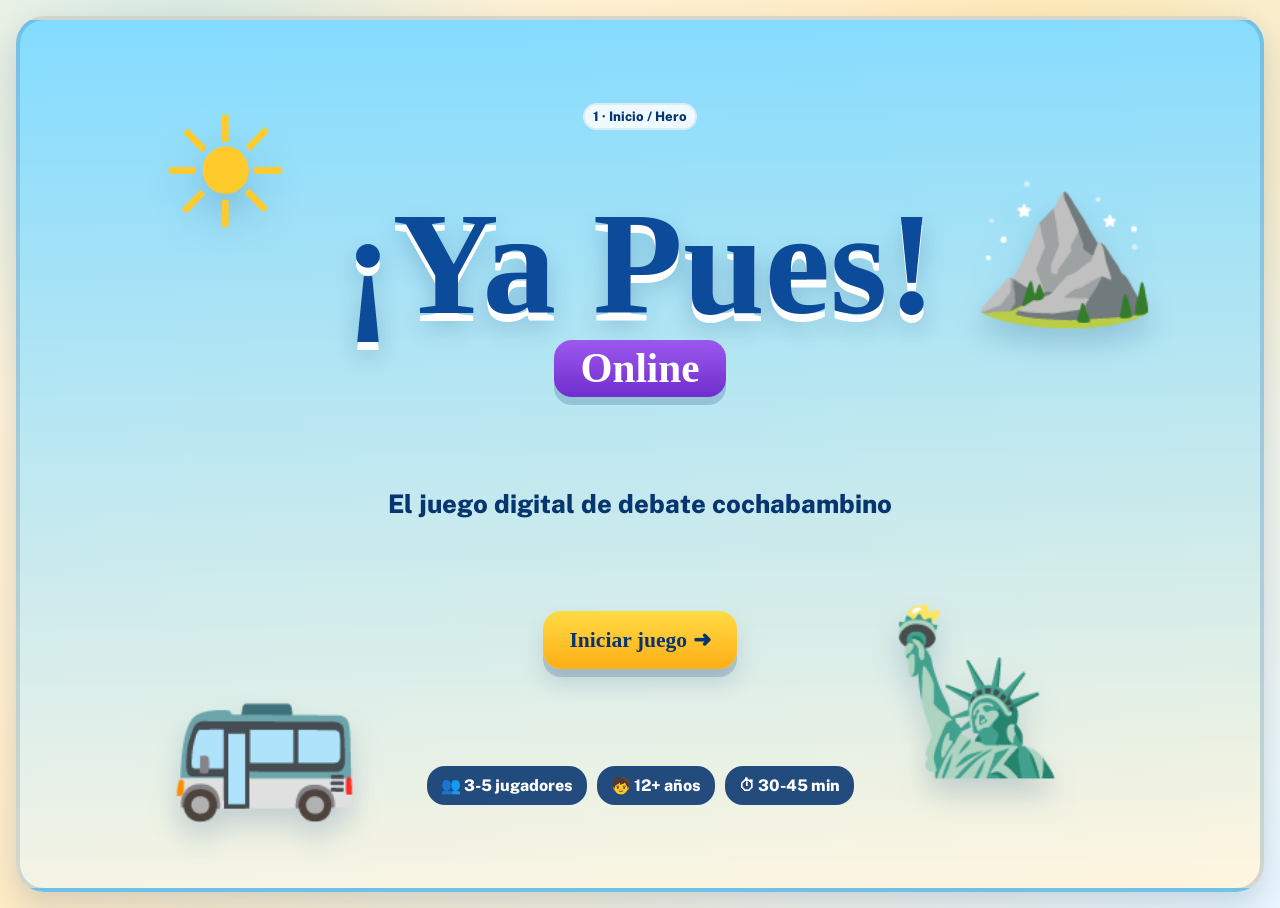
==== index.html @ bd664b72 "Primera versión de Ya Pues Online" ====
<!DOCTYPE html>
<html lang="es">
<head>
  <meta charset="UTF-8">
  <meta name="viewport" content="width=device-width, initial-scale=1.0">
  <title>¡Ya Pues! Online</title>
  <link rel="preconnect" href="https://fonts.googleapis.com">
  <link rel="preconnect" href="https://fonts.gstatic.com" crossorigin>
  <link href="https://fonts.googleapis.com/css2?family=Public+Sans:wght@400;600;700;800&display=swap" rel="stylesheet">
  <link rel="stylesheet" href="style.css">
</head>
<body>
  <main class="game-shell">
    <section id="hero" class="screen screen-hero is-active" aria-labelledby="hero-title">
      <div class="hero-scenery" aria-hidden="true">
        <span class="sticker sticker-sun">☀</span>
        <span class="sticker sticker-trufi">🚌</span>
        <span class="sticker sticker-cristo">🗽</span>
        <span class="sticker sticker-mountain">⛰️</span>
      </div>
      <div class="hero-content">
        <p class="step-label">1 · Inicio / Hero</p>
        <h1 id="hero-title" class="logo">¡Ya Pues!<span>Online</span></h1>
        <p class="hero-subtitle">El juego digital de debate cochabambino</p>
        <button id="startGame" class="primary-button">Iniciar juego <span aria-hidden="true">➜</span></button>
        <div class="quick-facts" aria-label="Datos del juego">
          <span>👥 3-5 jugadores</span>
          <span>🧒 12+ años</span>
          <span>⏱ 30-45 min</span>
        </div>
      </div>
    </section>

    <section id="characterScreen" class="screen screen-characters" aria-labelledby="characters-title">
      <div class="panel panel-wide">
        <p class="step-label">2 · Elige tu personaje</p>
        <h2 id="characters-title">Elige tu personaje</h2>
        <div id="characterGrid" class="character-grid"></div>
        <button id="continueToBoard" class="primary-button" disabled>Continuar</button>
      </div>
    </section>

    <section id="boardScreen" class="screen screen-board" aria-labelledby="board-title">
      <header class="top-bar">
        <div>
          <p class="step-label">3 · Tablero</p>
          <h2 id="board-title">Camino al Cristo de la Concordia</h2>
        </div>
        <button id="turnButton" class="secondary-button">Mi turno 🎲</button>
      </header>

      <div class="dashboard">
        <section class="panel board-panel" aria-label="Tablero digital">
          <div class="board-map">
            <div class="city-art" aria-hidden="true">
              <span>⛰️</span><span>🌳</span><span>🏛️</span><span>🚌</span><span>🗽</span>
            </div>
            <div id="pathGrid" class="path-grid"></div>
            <div class="finish-card">
              <strong>Meta</strong>
              <span>Cristo de la Concordia</span>
              <b>🗽</b>
            </div>
          </div>
        </section>

        <aside class="panel players-panel" aria-label="Panel de jugadores">
          <h3>Jugadores</h3>
          <div id="playersList" class="players-list"></div>
        </aside>
      </div>

      <div class="play-grid">
        <section class="panel situation-panel" aria-labelledby="situation-title">
          <div class="section-heading">
            <p class="step-label">5 · Situación central</p>
            <button id="newSituation" class="icon-button" title="Nueva situación">🔄</button>
          </div>
          <article id="situationCard" class="situation-card"></article>
        </section>

        <section class="panel hand-panel" aria-labelledby="hand-title">
          <div class="section-heading">
            <div>
              <p class="step-label">4 · Tus cartas</p>
              <h3 id="hand-title">Tus cartas</h3>
            </div>
            <button id="dealCards" class="secondary-button">Repartir cartas</button>
          </div>
          <div class="card-tabs" aria-hidden="true">
            <span class="food-tab">Comidas típicas</span>
            <span class="place-tab">Lugares turísticos</span>
            <span class="extra-tab">Extras</span>
          </div>
          <div id="handCards" class="cards-grid"></div>
        </section>

        <section class="panel selection-panel" aria-labelledby="selection-title">
          <p class="step-label">6 · Elige tus cartas</p>
          <h3 id="selection-title">Selección de ronda</h3>
          <div id="hiddenSelection" class="hidden-selection"></div>
          <div class="action-row">
            <button id="confirmSelection" class="secondary-button" disabled>Confirmar selección</button>
            <button id="revealCards" class="primary-button" disabled>Revelar cartas</button>
          </div>
          <div id="revealedCards" class="revealed-cards"></div>
        </section>

        <section class="panel argument-panel" aria-labelledby="argument-title">
          <p class="step-label">7 · Argumento</p>
          <h3 id="argument-title">Defiende tu respuesta</h3>
          <textarea id="argumentText" maxlength="500" placeholder="Escribe tu argumento aquí..."></textarea>
          <div class="argument-footer">
            <span id="charCount">0 / 500 caracteres</span>
            <button id="sendArgument" class="secondary-button">Enviar argumento</button>
          </div>
          <p id="argumentStatus" class="status-text"></p>
        </section>

        <section class="panel vote-panel" aria-labelledby="vote-title">
          <p class="step-label">8 · ¡A votar!</p>
          <h3 id="vote-title">¿Quién te convenció más?</h3>
          <div id="voteOptions" class="vote-options"></div>
          <p id="roundResult" class="round-result">Selecciona una carta, revela y vota para avanzar.</p>
        </section>
      </div>

      <section class="panel ranking-panel" aria-labelledby="ranking-title">
        <div>
          <p class="step-label">9 · Ranking final</p>
          <h3 id="ranking-title">Podio de canastones</h3>
        </div>
        <div id="podium" class="podium"></div>
        <ol id="rankingList" class="ranking-list"></ol>
      </section>

      <section class="panel style-guide" aria-labelledby="guide-title">
        <p class="step-label">10 · Guía visual</p>
        <h3 id="guide-title">Identidad del prototipo</h3>
        <div class="guide-grid">
          <div>
            <h4>Paleta</h4>
            <div class="palette">
              <span style="--swatch:#1f73d1"></span>
              <span style="--swatch:#36bde8"></span>
              <span style="--swatch:#ffca2c"></span>
              <span style="--swatch:#ff7a1a"></span>
              <span style="--swatch:#f34f68"></span>
              <span style="--swatch:#39b85a"></span>
              <span style="--swatch:#8b47d9"></span>
            </div>
          </div>
          <div>
            <h4>Tipografías</h4>
            <p><strong>Order Snack</strong> para títulos y botones.</p>
            <p><strong>Public Sans</strong> para textos e interfaz.</p>
          </div>
          <div>
            <h4>Elementos UI</h4>
            <p class="ui-icons">🎲 🃏 🚌 🗽 🧺 🌶️</p>
          </div>
        </div>
      </section>
    </section>
  </main>

  <script src="app.js"></script>
</body>
</html>
---- style.css ----
@import url("https://fonts.googleapis.com/css2?family=Public+Sans:wght@400;600;700;800&display=swap");

@font-face {
  font-family: "Order Snack";
  src: url("assets/fonts/OrderSnack.ttf") format("truetype");
  font-display: swap;
}

:root {
  --ink: #07356f;
  --cream: #fff3db;
  --paper: #fffaf0;
  --sky: #bde9ff;
  --blue: #1f73d1;
  --cyan: #36bde8;
  --yellow: #ffca2c;
  --orange: #ff7a1a;
  --coral: #f34f68;
  --green: #39b85a;
  --purple: #8b47d9;
  --shadow: 0 14px 30px rgba(32, 69, 120, 0.18);
  --line: rgba(7, 53, 111, 0.16);
  --title-font: "Order Snack", "Cooper Black", "Arial Rounded MT Bold", cursive;
  --body-font: "Public Sans", Arial, sans-serif;
}

* {
  box-sizing: border-box;
}

body {
  margin: 0;
  min-height: 100vh;
  color: var(--ink);
  font-family: var(--body-font);
  background:
    radial-gradient(circle at 14% 9%, rgba(54, 189, 232, 0.24), transparent 22rem),
    radial-gradient(circle at 86% 17%, rgba(255, 202, 44, 0.22), transparent 19rem),
    linear-gradient(135deg, #fff7e6 0%, #ffecc5 42%, #e9f8ff 100%);
}

button,
textarea {
  font: inherit;
}

button {
  cursor: pointer;
}

.game-shell {
  width: min(1500px, 100%);
  margin: 0 auto;
  padding: 16px;
}

.screen {
  display: none;
}

.screen.is-active {
  display: block;
}

h1,
h2,
h3,
h4 {
  margin: 0;
  font-family: var(--title-font);
  letter-spacing: 0;
}

.step-label {
  display: inline-flex;
  align-items: center;
  margin: 0 0 8px;
  padding: 6px 10px;
  border-radius: 999px;
  background: #ffffffd9;
  color: var(--ink);
  font-weight: 800;
  font-size: 0.82rem;
  box-shadow: inset 0 0 0 2px rgba(7, 53, 111, 0.08);
}

.panel {
  border: 3px solid rgba(7, 53, 111, 0.14);
  border-radius: 22px;
  background: rgba(255, 250, 240, 0.92);
  box-shadow: var(--shadow);
  padding: 18px;
}

.panel-wide {
  min-height: calc(100vh - 32px);
}

.primary-button,
.secondary-button,
.icon-button {
  border: 0;
  border-radius: 18px;
  color: var(--ink);
  font-family: var(--title-font);
  font-weight: 900;
  box-shadow: 0 8px 0 rgba(7, 53, 111, 0.18), 0 14px 24px rgba(7, 53, 111, 0.14);
  transition: transform 0.16s ease, box-shadow 0.16s ease, opacity 0.16s ease;
}

.primary-button {
  padding: 16px 26px;
  background: linear-gradient(180deg, #ffdb45, #ffae16);
  font-size: clamp(1rem, 2vw, 1.35rem);
}

.secondary-button {
  padding: 12px 18px;
  background: linear-gradient(180deg, #ffffff, #dff2ff);
}

.icon-button {
  width: 42px;
  height: 42px;
  background: #ffffff;
  font-size: 1.15rem;
}

.primary-button:hover,
.secondary-button:hover,
.icon-button:hover {
  transform: translateY(-2px);
}

button:disabled {
  cursor: not-allowed;
  opacity: 0.55;
  transform: none;
}

.screen-hero {
  position: relative;
  min-height: calc(100vh - 32px);
  overflow: hidden;
  border: 4px solid rgba(7, 53, 111, 0.16);
  border-radius: 28px;
  background:
    linear-gradient(180deg, rgba(130, 219, 255, 0.96), rgba(255, 246, 225, 0.9)),
    linear-gradient(90deg, #94ddff, #fff0c7);
  box-shadow: var(--shadow);
}

.hero-content {
  position: relative;
  z-index: 1;
  display: grid;
  place-items: center;
  min-height: calc(100vh - 32px);
  padding: 48px 20px;
  text-align: center;
}

.logo {
  max-width: 760px;
  color: #0c4b9a;
  font-size: clamp(4rem, 12vw, 9.2rem);
  line-height: 0.78;
  text-shadow: 0 8px 0 #ffffff, 0 12px 24px rgba(7, 53, 111, 0.24);
}

.logo span {
  display: block;
  width: max-content;
  margin: 18px auto 0;
  padding: 8px 26px;
  border-radius: 18px;
  background: linear-gradient(180deg, #9d59ef, #6f2dcc);
  color: #ffffff;
  font-size: 0.28em;
  line-height: 1;
  text-shadow: none;
  box-shadow: 0 8px 0 rgba(7, 53, 111, 0.2);
}

.hero-subtitle {
  max-width: 520px;
  margin: 22px auto;
  font-weight: 800;
  font-size: clamp(1.15rem, 2vw, 1.6rem);
}

.quick-facts {
  display: flex;
  flex-wrap: wrap;
  justify-content: center;
  gap: 10px;
  margin-top: 28px;
}

.quick-facts span {
  padding: 10px 14px;
  border-radius: 18px;
  background: rgba(7, 53, 111, 0.88);
  color: white;
  font-weight: 800;
}

.sticker {
  position: absolute;
  font-size: clamp(4rem, 12vw, 10rem);
  filter: drop-shadow(0 16px 14px rgba(7, 53, 111, 0.18));
}

.sticker-sun { top: 7%; left: 11%; color: var(--yellow); }
.sticker-trufi { bottom: 7%; left: 12%; }
.sticker-cristo { bottom: 12%; right: 15%; }
.sticker-mountain { top: 15%; right: 8%; }

.screen-characters {
  min-height: calc(100vh - 32px);
}

.screen-characters h2 {
  margin: 18px 0 24px;
  text-align: center;
  color: #0c4b9a;
  font-size: clamp(2.5rem, 7vw, 5rem);
  text-shadow: 0 6px 0 #ffffff;
}

.character-grid {
  display: grid;
  grid-template-columns: repeat(5, minmax(150px, 1fr));
  gap: 16px;
  margin-bottom: 22px;
}

.character-card {
  min-height: 290px;
  border: 4px solid #ffffff;
  border-radius: 20px;
  background: var(--character-color);
  color: #ffffff;
  text-align: center;
  box-shadow: var(--shadow);
  padding: 18px 12px;
  transition: transform 0.16s ease, outline 0.16s ease;
}

.character-card.is-selected {
  outline: 5px solid var(--yellow);
  transform: translateY(-6px) rotate(-1deg);
}

.character-avatar {
  display: grid;
  place-items: center;
  width: 112px;
  height: 112px;
  margin: 10px auto 18px;
  border-radius: 30px;
  background: rgba(255, 255, 255, 0.78);
  font-size: 4rem;
}

.character-card h3 {
  font-size: 1.35rem;
}

.character-card p {
  margin: 10px 0 0;
  font-weight: 800;
}

.top-bar,
.section-heading,
.argument-footer,
.action-row {
  display: flex;
  align-items: center;
  justify-content: space-between;
  gap: 12px;
}

.top-bar {
  margin-bottom: 14px;
}

.top-bar h2 {
  font-size: clamp(1.7rem, 4vw, 3rem);
}

.dashboard {
  display: grid;
  grid-template-columns: 1fr 300px;
  gap: 14px;
  margin-bottom: 14px;
}

.board-map {
  position: relative;
  min-height: 430px;
  overflow: hidden;
  border-radius: 18px;
  background:
    radial-gradient(circle at 22% 30%, rgba(57, 184, 90, 0.28), transparent 12rem),
    radial-gradient(circle at 70% 45%, rgba(54, 189, 232, 0.32), transparent 14rem),
    linear-gradient(145deg, #c8efff, #fff1b8 70%, #b5edb7);
}

.city-art {
  position: absolute;
  inset: 14px;
  display: flex;
  justify-content: space-between;
  align-items: flex-start;
  font-size: clamp(2rem, 6vw, 4rem);
}

.path-grid {
  position: relative;
  z-index: 1;
  display: grid;
  grid-template-columns: repeat(6, minmax(42px, 1fr));
  gap: 12px;
  max-width: 760px;
  margin: 94px auto 24px;
  padding: 0 22px;
}

.path-cell {
  position: relative;
  display: grid;
  place-items: center;
  aspect-ratio: 1;
  border: 4px solid #ffffff;
  border-radius: 20px;
  color: white;
  font-family: var(--title-font);
  font-size: 1.2rem;
  box-shadow: 0 9px 14px rgba(7, 53, 111, 0.18);
}

.path-cell .tokens {
  position: absolute;
  bottom: -10px;
  display: flex;
  gap: 2px;
}

.path-cell .tokens span {
  display: grid;
  place-items: center;
  width: 24px;
  height: 24px;
  border-radius: 50%;
  border: 2px solid #ffffff;
  background: var(--token-color);
  font-size: 0.8rem;
}

.finish-card {
  position: absolute;
  right: 18px;
  top: 18px;
  z-index: 2;
  display: grid;
  gap: 4px;
  max-width: 160px;
  padding: 12px;
  border-radius: 18px;
  background: #ffffffd9;
  text-align: center;
  box-shadow: var(--shadow);
}

.finish-card b {
  font-size: 2.7rem;
}

.players-panel h3,
.hand-panel h3,
.selection-panel h3,
.argument-panel h3,
.vote-panel h3,
.ranking-panel h3,
.style-guide h3 {
  margin-bottom: 10px;
  font-size: 1.7rem;
}

.players-list {
  display: grid;
  gap: 10px;
}

.player-chip {
  display: grid;
  grid-template-columns: auto 1fr auto;
  gap: 10px;
  align-items: center;
  padding: 10px;
  border-radius: 18px;
  background: var(--player-color);
  color: white;
  font-weight: 800;
}

.player-chip span:first-child {
  display: grid;
  place-items: center;
  width: 42px;
  height: 42px;
  border-radius: 14px;
  background: rgba(255, 255, 255, 0.75);
  font-size: 1.8rem;
}

.play-grid {
  display: grid;
  grid-template-columns: 1fr 1.25fr;
  gap: 14px;
}

.situation-card {
  min-height: 250px;
  display: grid;
  place-items: center;
  padding: 26px;
  border: 4px dashed rgba(255, 202, 44, 0.82);
  border-radius: 24px;
  background: #fffdf6;
  text-align: center;
  box-shadow: inset 0 0 0 8px #ffeab2;
}

.situation-card .bubble {
  font-size: 3rem;
}

.situation-card h4 {
  max-width: 520px;
  margin: 12px auto 0;
  font-size: clamp(1.7rem, 4vw, 2.8rem);
}

.card-tabs {
  display: grid;
  grid-template-columns: repeat(3, 1fr);
  gap: 8px;
  margin: 10px 0 12px;
  color: white;
  font-family: var(--title-font);
  text-align: center;
}

.card-tabs span {
  padding: 10px 6px;
  border-radius: 14px 14px 6px 6px;
}

.food-tab { background: var(--orange); }
.place-tab { background: var(--green); }
.extra-tab { background: var(--purple); }

.cards-grid,
.revealed-cards {
  display: grid;
  grid-template-columns: repeat(auto-fit, minmax(150px, 1fr));
  gap: 12px;
}

.game-card {
  min-height: 220px;
  border: 3px solid var(--card-color);
  border-radius: 18px;
  background: #ffffff;
  box-shadow: 0 11px 18px rgba(7, 53, 111, 0.13);
  padding: 12px;
  text-align: center;
  transition: transform 0.16s ease, outline 0.16s ease;
}

.game-card.is-selected {
  outline: 5px solid var(--yellow);
  transform: translateY(-6px);
}

.game-card .card-emoji {
  display: grid;
  place-items: center;
  min-height: 70px;
  margin: 8px 0;
  border-radius: 14px;
  background: color-mix(in srgb, var(--card-color) 20%, white);
  font-size: 3rem;
}

.game-card h4 {
  color: var(--card-color);
  font-size: 1.1rem;
}

.game-card p {
  margin: 8px 0 0;
  font-size: 0.9rem;
  line-height: 1.35;
}

.hidden-selection {
  display: flex;
  flex-wrap: wrap;
  min-height: 150px;
  gap: 12px;
  margin: 12px 0;
}

.card-back {
  display: grid;
  place-items: center;
  width: 120px;
  min-height: 150px;
  border: 4px solid #ffffff;
  border-radius: 18px;
  background:
    repeating-linear-gradient(45deg, rgba(255,255,255,0.16) 0 8px, transparent 8px 16px),
    linear-gradient(160deg, var(--purple), var(--blue));
  color: white;
  font-family: var(--title-font);
  text-align: center;
  box-shadow: var(--shadow);
}

.argument-panel textarea {
  width: 100%;
  min-height: 140px;
  resize: vertical;
  margin-top: 10px;
  border: 3px solid rgba(7, 53, 111, 0.18);
  border-radius: 16px;
  padding: 14px;
  background: #ffffff;
  color: var(--ink);
}

.status-text,
.round-result {
  min-height: 24px;
  margin: 10px 0 0;
  font-weight: 800;
}

.vote-options {
  display: grid;
  grid-template-columns: repeat(auto-fit, minmax(115px, 1fr));
  gap: 10px;
}

.vote-card {
  border: 3px solid rgba(7, 53, 111, 0.12);
  border-radius: 18px;
  background: #ffffff;
  padding: 10px;
  text-align: center;
  box-shadow: 0 8px 16px rgba(7, 53, 111, 0.1);
}

.vote-card .avatar {
  font-size: 2.5rem;
}

.vote-card button {
  width: 100%;
  margin-top: 8px;
  padding: 8px;
  border: 0;
  border-radius: 12px;
  background: var(--purple);
  color: white;
  font-weight: 900;
}

.ranking-panel {
  display: grid;
  grid-template-columns: 260px 1fr 1fr;
  gap: 18px;
  align-items: end;
  margin-top: 14px;
}

.podium {
  display: grid;
  grid-template-columns: repeat(3, 1fr);
  align-items: end;
  gap: 8px;
  min-height: 190px;
}

.podium-place {
  display: grid;
  place-items: center;
  gap: 4px;
  border-radius: 16px 16px 8px 8px;
  color: white;
  font-weight: 900;
  padding: 10px 6px;
}

.podium-place.first { min-height: 170px; background: linear-gradient(#ffd84f, #e7a813); color: var(--ink); }
.podium-place.second { min-height: 130px; background: linear-gradient(#dfe6ef, #a6b2c4); }
.podium-place.third { min-height: 110px; background: linear-gradient(#d98b43, #a95b22); }

.ranking-list {
  display: grid;
  gap: 8px;
  margin: 0;
  padding-left: 22px;
  font-weight: 800;
}

.style-guide {
  margin-top: 14px;
}

.guide-grid {
  display: grid;
  grid-template-columns: 1.2fr 1fr 1fr;
  gap: 18px;
}

.palette {
  display: flex;
  flex-wrap: wrap;
  gap: 8px;
}

.palette span {
  width: 46px;
  height: 46px;
  border-radius: 10px;
  background: var(--swatch);
  box-shadow: inset 0 0 0 3px rgba(255, 255, 255, 0.7);
}

.ui-icons {
  font-size: 2rem;
  margin: 6px 0 0;
}

@media (max-width: 1050px) {
  .character-grid,
  .dashboard,
  .play-grid,
  .ranking-panel,
  .guide-grid {
    grid-template-columns: 1fr;
  }

  .character-grid {
    grid-template-columns: repeat(auto-fit, minmax(170px, 1fr));
  }
}

@media (max-width: 640px) {
  .game-shell {
    padding: 8px;
  }

  .screen-hero,
  .hero-content,
  .panel-wide {
    min-height: calc(100vh - 16px);
  }

  .panel {
    padding: 14px;
    border-radius: 18px;
  }

  .top-bar,
  .section-heading,
  .argument-footer,
  .action-row {
    align-items: stretch;
    flex-direction: column;
  }

  .primary-button,
  .secondary-button {
    width: 100%;
  }

  .path-grid {
    grid-template-columns: repeat(4, 1fr);
    gap: 8px;
    margin-top: 130px;
  }

  .finish-card {
    left: 18px;
    right: auto;
    max-width: calc(100% - 36px);
  }

  .card-tabs {
    grid-template-columns: 1fr;
  }
}
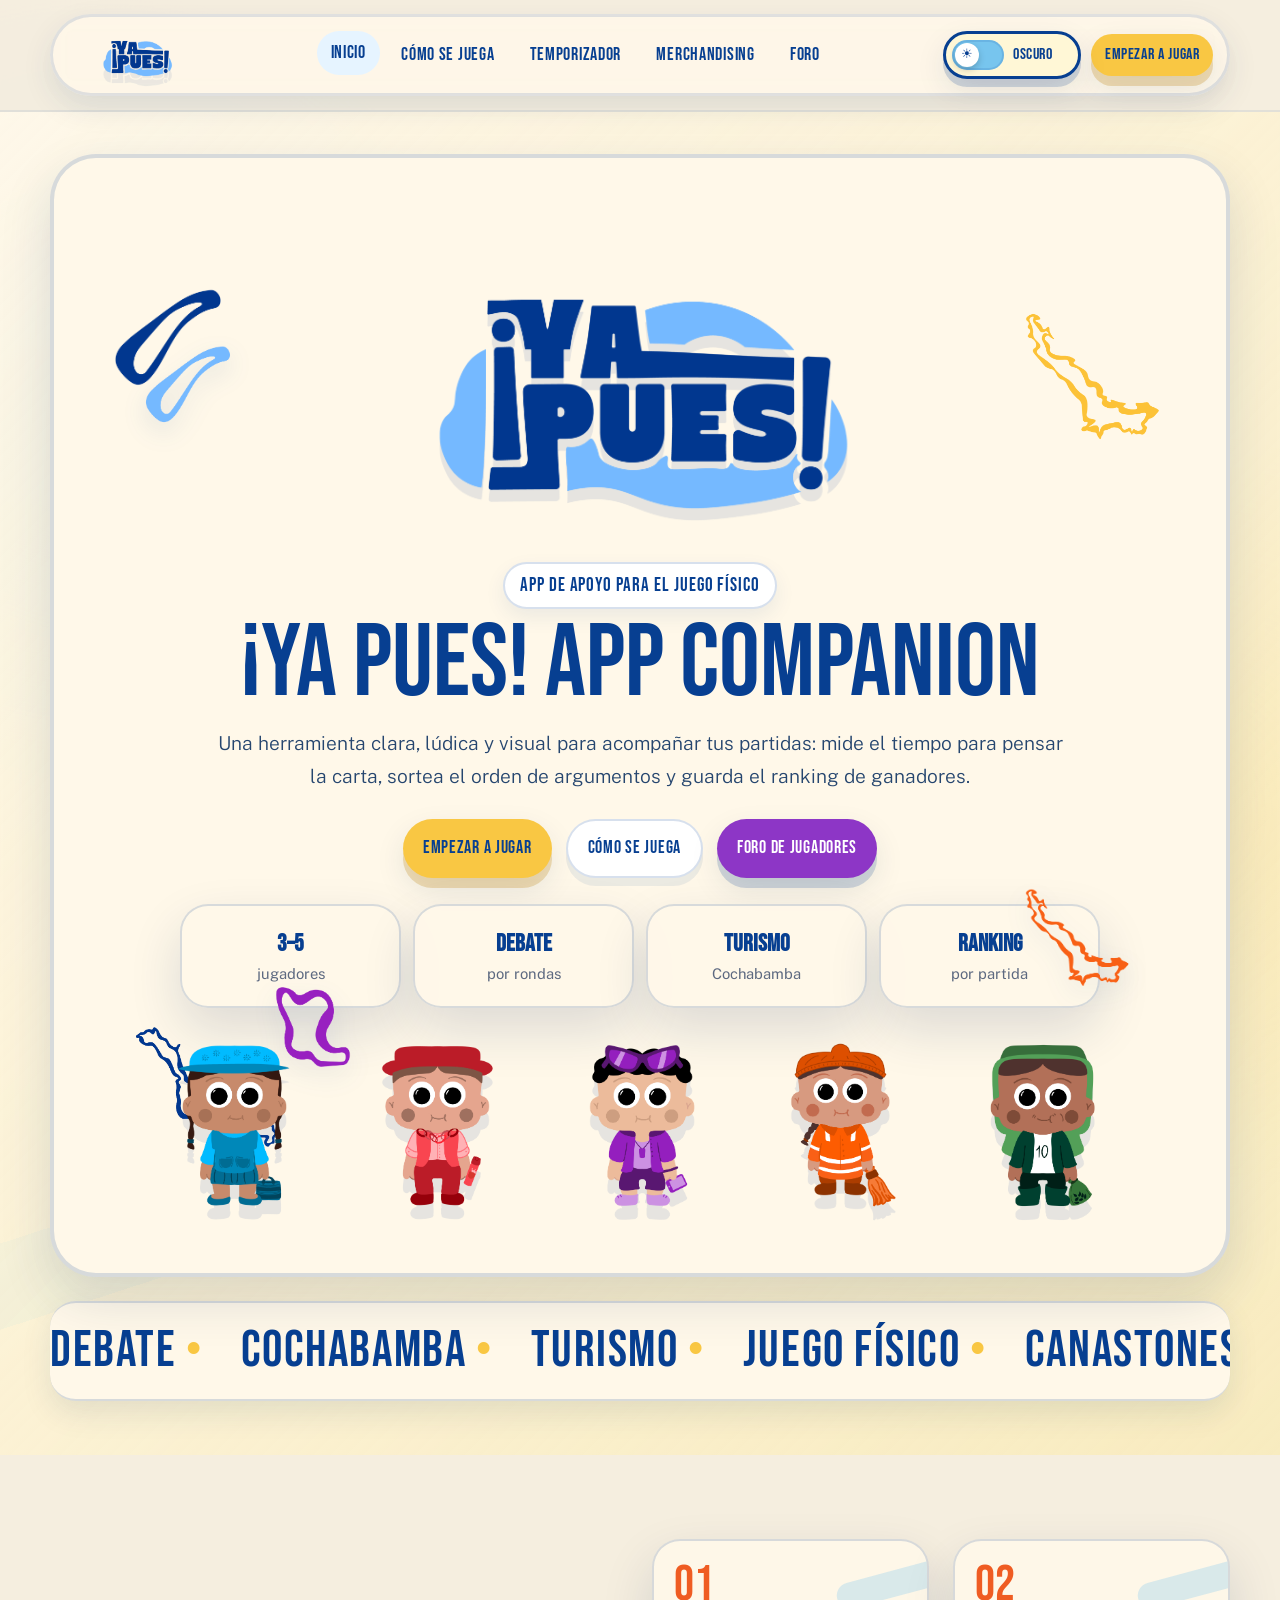
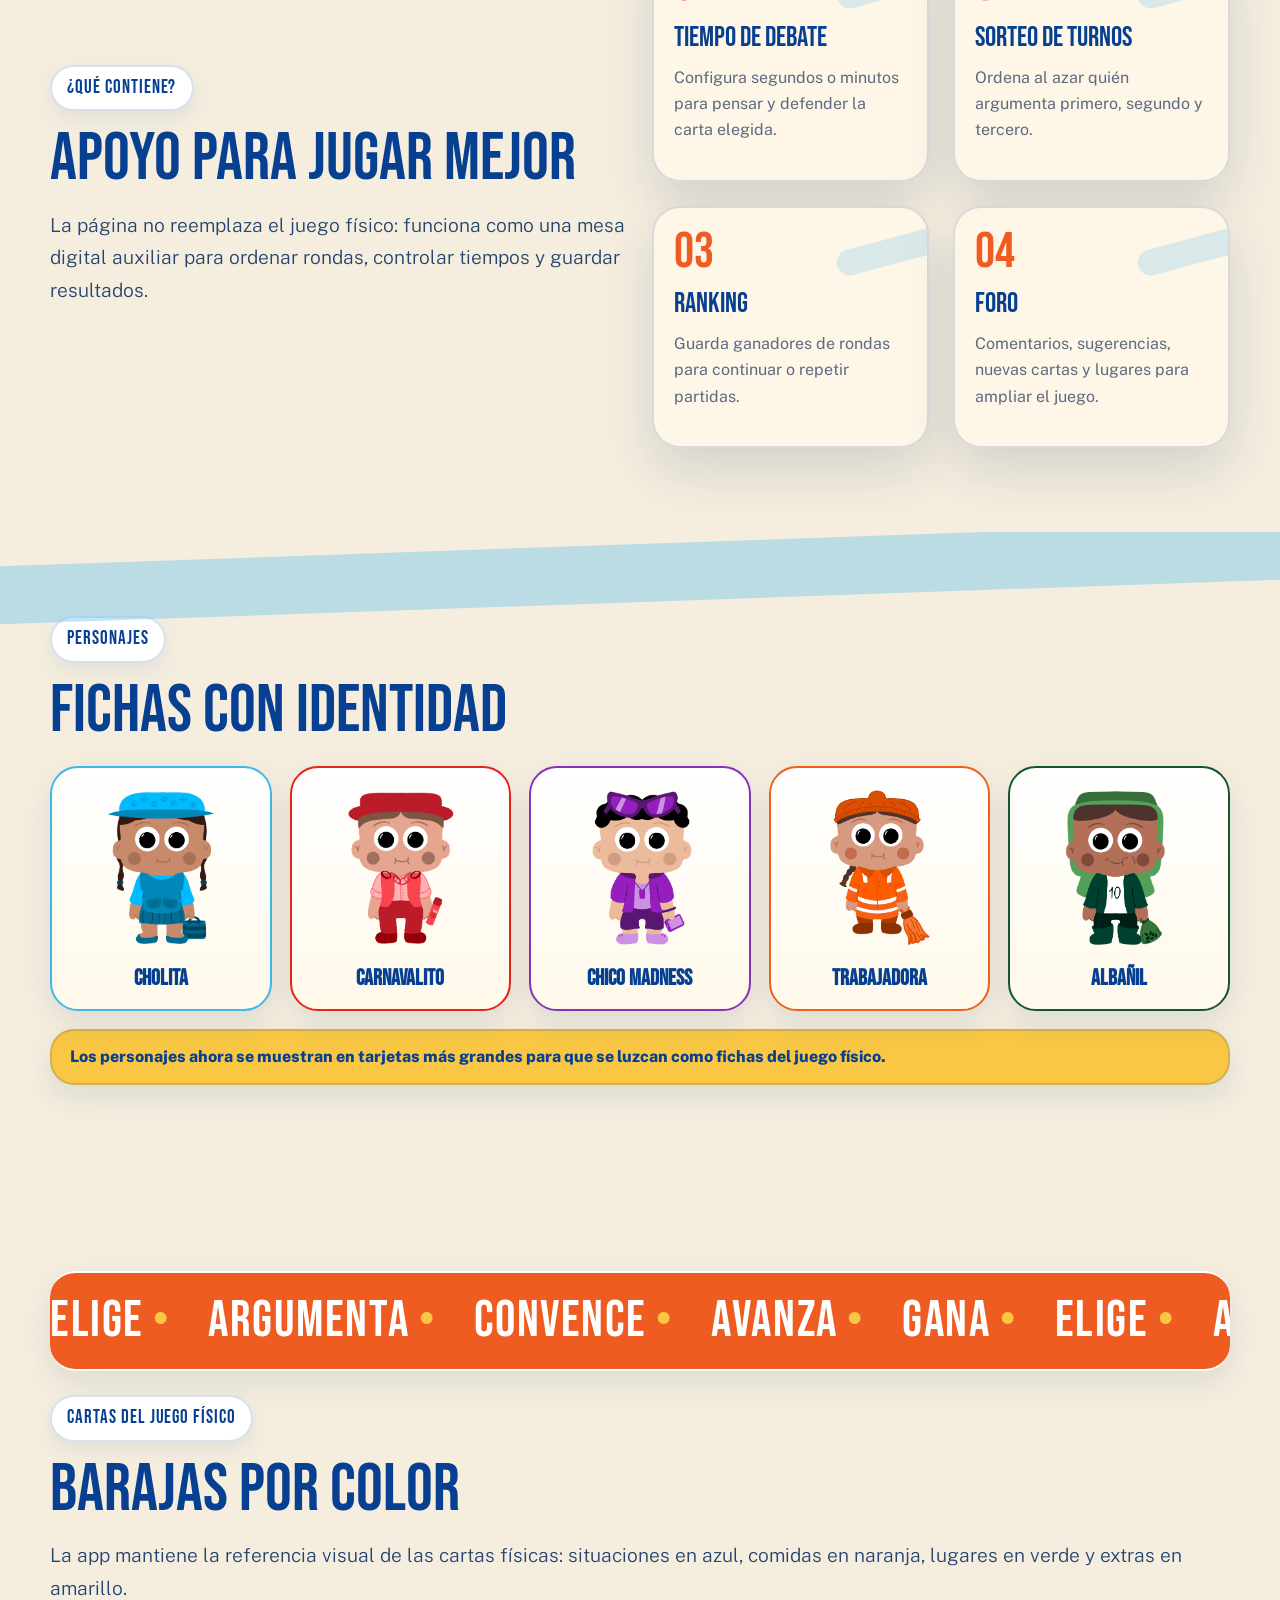
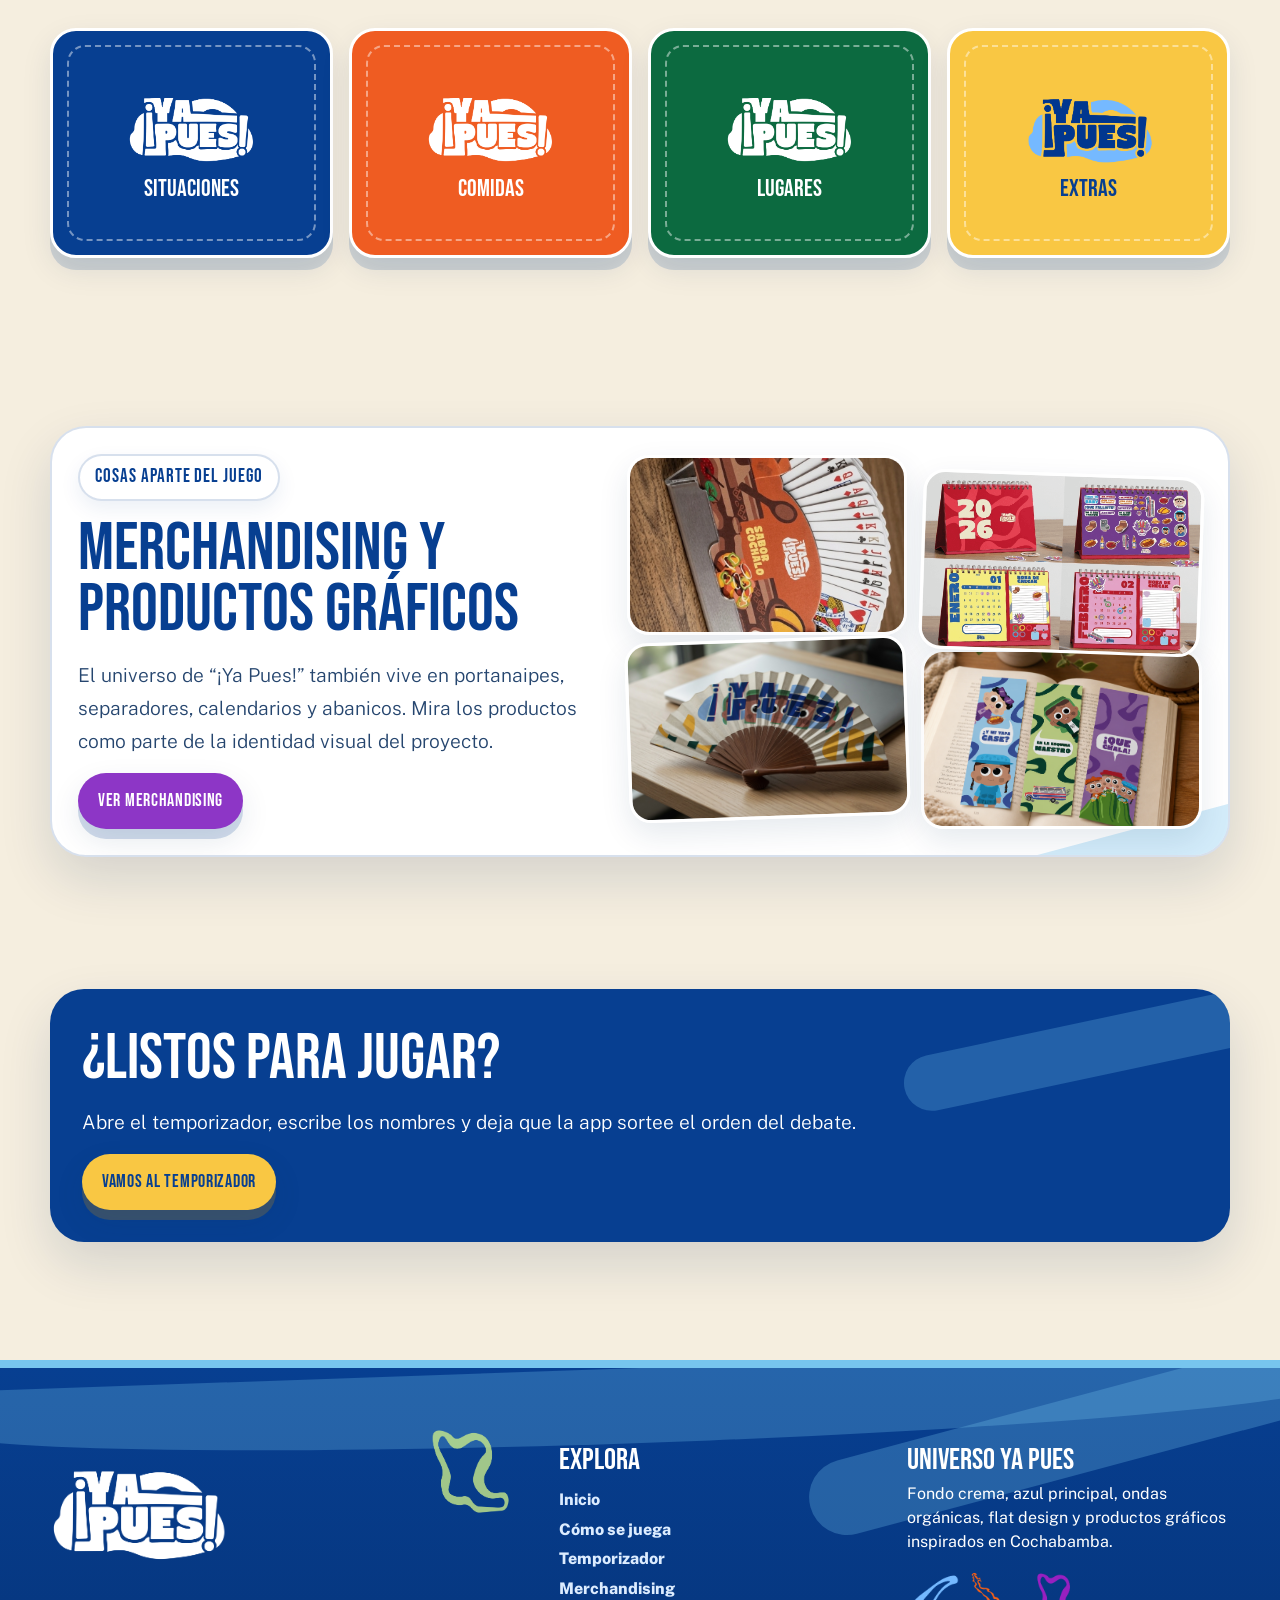
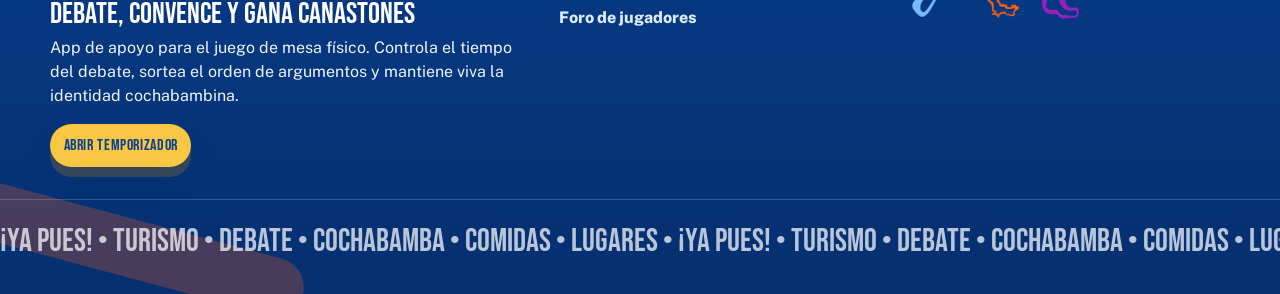
==== commit 39120cba: "Corrige version final para GitHub Pages" ====
--- a/index.html
+++ b/index.html
@@ -1,169 +1,138 @@
-<!DOCTYPE html>
-<html lang="es">
-<head>
-  <meta charset="UTF-8">
-  <meta name="viewport" content="width=device-width, initial-scale=1.0">
-  <title>¡Ya Pues! Online</title>
-  <link rel="preconnect" href="https://fonts.googleapis.com">
-  <link rel="preconnect" href="https://fonts.gstatic.com" crossorigin>
-  <link href="https://fonts.googleapis.com/css2?family=Public+Sans:wght@400;600;700;800&display=swap" rel="stylesheet">
-  <link rel="stylesheet" href="style.css">
-</head>
-<body>
-  <main class="game-shell">
-    <section id="hero" class="screen screen-hero is-active" aria-labelledby="hero-title">
-      <div class="hero-scenery" aria-hidden="true">
-        <span class="sticker sticker-sun">☀</span>
-        <span class="sticker sticker-trufi">🚌</span>
-        <span class="sticker sticker-cristo">🗽</span>
-        <span class="sticker sticker-mountain">⛰️</span>
+<!DOCTYPE html><html lang="es"><head><meta charset="UTF-8">
+<meta name="viewport" content="width=device-width, initial-scale=1.0">
+<link rel="icon" type="image/png" href="recursos/favicon.png">
+<link href="https://cdn.jsdelivr.net/npm/bootstrap@5.3.3/dist/css/bootstrap.min.css" rel="stylesheet">
+<link href="assets/css/style.css" rel="stylesheet">
+<link href="assets/css/animations.css" rel="stylesheet">
+<link href="assets/css/responsive.css" rel="stylesheet"><title>¡Ya Pues! App Companion</title></head>
+<body class="page-bg"><div class="page-shell"><header class="site-header">
+  <div class="shell">
+    <nav class="navbar-yp" aria-label="Navegación principal">
+      <a class="brand" href="index.html"><img src="recursos/logo.png" alt="Logo Ya Pues"></a>
+      <button class="menu-toggle" data-menu-toggle type="button" aria-label="Abrir menú">Menú</button>
+      <div class="nav-links" data-menu>
+        <a class="nav-link-yp" href="index.html">Inicio</a>
+        <a class="nav-link-yp" href="como-se-juega.html">Cómo se juega</a>
+        <a class="nav-link-yp" href="simulador.html">Temporizador</a>
+        <a class="nav-link-yp" href="merchandising.html">Merchandising</a>
+        <a class="nav-link-yp" href="foro.html">Foro</a>
       </div>
-      <div class="hero-content">
-        <p class="step-label">1 · Inicio / Hero</p>
-        <h1 id="hero-title" class="logo">¡Ya Pues!<span>Online</span></h1>
-        <p class="hero-subtitle">El juego digital de debate cochabambino</p>
-        <button id="startGame" class="primary-button">Iniciar juego <span aria-hidden="true">➜</span></button>
-        <div class="quick-facts" aria-label="Datos del juego">
-          <span>👥 3-5 jugadores</span>
-          <span>🧒 12+ años</span>
-          <span>⏱ 30-45 min</span>
-        </div>
+      <div class="nav-actions">
+        <button class="theme-toggle" type="button" data-theme-toggle aria-label="Cambiar modo claro u oscuro">Modo oscuro</button>
+        <a class="btn-yp btn-yellow btn-small d-none d-lg-inline-flex" href="simulador.html">Empezar a jugar</a>
       </div>
-    </section>
-
-    <section id="characterScreen" class="screen screen-characters" aria-labelledby="characters-title">
-      <div class="panel panel-wide">
-        <p class="step-label">2 · Elige tu personaje</p>
-        <h2 id="characters-title">Elige tu personaje</h2>
-        <div id="characterGrid" class="character-grid"></div>
-        <button id="continueToBoard" class="primary-button" disabled>Continuar</button>
+    </nav>
+  </div>
+</header><main>
+<section class="hero hero-home-fixed">
+  <div class="shell">
+    <div class="hero-main-card enter-screen">
+      <img class="hero-main-logo" src="recursos/logo.png" alt="Logo Ya Pues">
+      <span class="kicker hero-kicker">App de apoyo para el juego físico</span>
+      <h1 class="title-xl hero-title-clean">¡Ya Pues! App Companion</h1>
+      <p class="lead hero-lead-clean">Una herramienta clara, lúdica y visual para acompañar tus partidas: mide el tiempo para pensar la carta, sortea el orden de argumentos y guarda el ranking de ganadores.</p>
+      <div class="hero-actions hero-actions-centered">
+        <a href="simulador.html" class="btn-yp btn-yellow pulse-soft">Empezar a jugar</a>
+        <a href="como-se-juega.html" class="btn-yp btn-outline-yp">Cómo se juega</a>
+        <a href="foro.html" class="btn-yp btn-purple">Foro de jugadores</a>
       </div>
-    </section>
-
-    <section id="boardScreen" class="screen screen-board" aria-labelledby="board-title">
-      <header class="top-bar">
-        <div>
-          <p class="step-label">3 · Tablero</p>
-          <h2 id="board-title">Camino al Cristo de la Concordia</h2>
-        </div>
-        <button id="turnButton" class="secondary-button">Mi turno 🎲</button>
-      </header>
-
-      <div class="dashboard">
-        <section class="panel board-panel" aria-label="Tablero digital">
-          <div class="board-map">
-            <div class="city-art" aria-hidden="true">
-              <span>⛰️</span><span>🌳</span><span>🏛️</span><span>🚌</span><span>🗽</span>
-            </div>
-            <div id="pathGrid" class="path-grid"></div>
-            <div class="finish-card">
-              <strong>Meta</strong>
-              <span>Cristo de la Concordia</span>
-              <b>🗽</b>
-            </div>
-          </div>
-        </section>
-
-        <aside class="panel players-panel" aria-label="Panel de jugadores">
-          <h3>Jugadores</h3>
-          <div id="playersList" class="players-list"></div>
-        </aside>
+      <div class="quick-facts quick-facts-centered">
+        <div class="fact-card"><strong>3–5</strong><span>jugadores</span></div>
+        <div class="fact-card"><strong>Debate</strong><span>por rondas</span></div>
+        <div class="fact-card"><strong>Turismo</strong><span>Cochabamba</span></div>
+        <div class="fact-card"><strong>Ranking</strong><span>por partida</span></div>
       </div>
-
-      <div class="play-grid">
-        <section class="panel situation-panel" aria-labelledby="situation-title">
-          <div class="section-heading">
-            <p class="step-label">5 · Situación central</p>
-            <button id="newSituation" class="icon-button" title="Nueva situación">🔄</button>
-          </div>
-          <article id="situationCard" class="situation-card"></article>
-        </section>
-
-        <section class="panel hand-panel" aria-labelledby="hand-title">
-          <div class="section-heading">
-            <div>
-              <p class="step-label">4 · Tus cartas</p>
-              <h3 id="hand-title">Tus cartas</h3>
-            </div>
-            <button id="dealCards" class="secondary-button">Repartir cartas</button>
-          </div>
-          <div class="card-tabs" aria-hidden="true">
-            <span class="food-tab">Comidas típicas</span>
-            <span class="place-tab">Lugares turísticos</span>
-            <span class="extra-tab">Extras</span>
-          </div>
-          <div id="handCards" class="cards-grid"></div>
-        </section>
-
-        <section class="panel selection-panel" aria-labelledby="selection-title">
-          <p class="step-label">6 · Elige tus cartas</p>
-          <h3 id="selection-title">Selección de ronda</h3>
-          <div id="hiddenSelection" class="hidden-selection"></div>
-          <div class="action-row">
-            <button id="confirmSelection" class="secondary-button" disabled>Confirmar selección</button>
-            <button id="revealCards" class="primary-button" disabled>Revelar cartas</button>
-          </div>
-          <div id="revealedCards" class="revealed-cards"></div>
-        </section>
-
-        <section class="panel argument-panel" aria-labelledby="argument-title">
-          <p class="step-label">7 · Argumento</p>
-          <h3 id="argument-title">Defiende tu respuesta</h3>
-          <textarea id="argumentText" maxlength="500" placeholder="Escribe tu argumento aquí..."></textarea>
-          <div class="argument-footer">
-            <span id="charCount">0 / 500 caracteres</span>
-            <button id="sendArgument" class="secondary-button">Enviar argumento</button>
-          </div>
-          <p id="argumentStatus" class="status-text"></p>
-        </section>
-
-        <section class="panel vote-panel" aria-labelledby="vote-title">
-          <p class="step-label">8 · ¡A votar!</p>
-          <h3 id="vote-title">¿Quién te convenció más?</h3>
-          <div id="voteOptions" class="vote-options"></div>
-          <p id="roundResult" class="round-result">Selecciona una carta, revela y vota para avanzar.</p>
-        </section>
+      <div class="hero-character-row" aria-label="Personajes del juego">
+        <img src="recursos/personajes (1).png" alt="Personaje 1">
+        <img src="recursos/personajes (2).png" alt="Personaje 2">
+        <img src="recursos/personajes (3).png" alt="Personaje 3">
+        <img src="recursos/personajes (4).png" alt="Personaje 4">
+        <img src="recursos/personajes (5).png" alt="Personaje 5">
       </div>
-
-      <section class="panel ranking-panel" aria-labelledby="ranking-title">
-        <div>
-          <p class="step-label">9 · Ranking final</p>
-          <h3 id="ranking-title">Podio de canastones</h3>
-        </div>
-        <div id="podium" class="podium"></div>
-        <ol id="rankingList" class="ranking-list"></ol>
-      </section>
-
-      <section class="panel style-guide" aria-labelledby="guide-title">
-        <p class="step-label">10 · Guía visual</p>
-        <h3 id="guide-title">Identidad del prototipo</h3>
-        <div class="guide-grid">
-          <div>
-            <h4>Paleta</h4>
-            <div class="palette">
-              <span style="--swatch:#1f73d1"></span>
-              <span style="--swatch:#36bde8"></span>
-              <span style="--swatch:#ffca2c"></span>
-              <span style="--swatch:#ff7a1a"></span>
-              <span style="--swatch:#f34f68"></span>
-              <span style="--swatch:#39b85a"></span>
-              <span style="--swatch:#8b47d9"></span>
-            </div>
-          </div>
-          <div>
-            <h4>Tipografías</h4>
-            <p><strong>Order Snack</strong> para títulos y botones.</p>
-            <p><strong>Public Sans</strong> para textos e interfaz.</p>
-          </div>
-          <div>
-            <h4>Elementos UI</h4>
-            <p class="ui-icons">🎲 🃏 🚌 🗽 🧺 🌶️</p>
-          </div>
-        </div>
-      </section>
-    </section>
-  </main>
-
-  <script src="app.js"></script>
-</body>
-</html>
+      <img class="hero-deco-form hero-deco-a" src="recursos/recursos-formas (11).png" alt="">
+      <img class="hero-deco-form hero-deco-b" src="recursos/recursos-formas (24).png" alt="">
+      <img class="hero-deco-form hero-deco-c" src="recursos/recursos-formas (12).png" alt="">
+    </div>
+    <div class="word-marquee word-marquee--cream mt-4" aria-hidden="true"><div class="word-marquee__track"><span>Debate</span><span>Cochabamba</span><span>Turismo</span><span>Juego físico</span><span>Canastones</span><span>Ya Pues</span><span>Debate</span><span>Cochabamba</span><span>Turismo</span><span>Juego físico</span><span>Canastones</span><span>Ya Pues</span></div></div>
+  </div>
+</section>
+<section class="section scroll-reveal">
+  <div class="shell grid-2 align-items-center">
+    <div><span class="kicker">¿Qué contiene?</span><h2 class="section-title">Apoyo para jugar mejor</h2><p class="lead">La página no reemplaza el juego físico: funciona como una mesa digital auxiliar para ordenar rondas, controlar tiempos y guardar resultados.</p></div>
+    <div class="grid-2">
+      <div class="feature-card card-yp card-hover"><span class="num">01</span><h3>Tiempo de debate</h3><p>Configura segundos o minutos para pensar y defender la carta elegida.</p></div>
+      <div class="feature-card card-yp card-hover"><span class="num">02</span><h3>Sorteo de turnos</h3><p>Ordena al azar quién argumenta primero, segundo y tercero.</p></div>
+      <div class="feature-card card-yp card-hover"><span class="num">03</span><h3>Ranking</h3><p>Guarda ganadores de rondas para continuar o repetir partidas.</p></div>
+      <div class="feature-card card-yp card-hover"><span class="num">04</span><h3>Foro</h3><p>Comentarios, sugerencias, nuevas cartas y lugares para ampliar el juego.</p></div>
+    </div>
+  </div>
+</section>
+<section class="section scroll-reveal wave-strip">
+  <div class="shell">
+    <span class="kicker">Personajes</span><h2 class="section-title">Fichas con identidad</h2>
+    <div class="person-strip mt-4">
+      <div class="person-chip"><img src="recursos/personajes (1).png" alt="Cholita"><strong>Cholita</strong></div>
+      <div class="person-chip"><img src="recursos/personajes (2).png" alt="Carnavalito"><strong>Carnavalito</strong></div>
+      <div class="person-chip"><img src="recursos/personajes (3).png" alt="Chico Madness"><strong>Chico Madness</strong></div>
+      <div class="person-chip"><img src="recursos/personajes (4).png" alt="Trabajadora"><strong>Trabajadora</strong></div>
+      <div class="person-chip"><img src="recursos/personajes (5).png" alt="Albañil"><strong>Albañil</strong></div>
+    </div>
+    <div class="character-note">Los personajes ahora se muestran en tarjetas más grandes para que se luzcan como fichas del juego físico.</div>
+  </div>
+</section>
+<section class="section scroll-reveal">
+  <div class="shell">
+    <div class="word-marquee word-marquee--orange mb-4" aria-hidden="true"><div class="word-marquee__track"><span>Elige</span><span>Argumenta</span><span>Convence</span><span>Avanza</span><span>Gana</span><span>Elige</span><span>Argumenta</span><span>Convence</span><span>Avanza</span><span>Gana</span></div></div>
+    <span class="kicker">Cartas del juego físico</span><h2 class="section-title">Barajas por color</h2><p class="lead">La app mantiene la referencia visual de las cartas físicas: situaciones en azul, comidas en naranja, lugares en verde y extras en amarillo.</p>
+    <div class="card-back-grid mt-4">
+      <div class="card-back back-situacion"><div><img src="recursos/logo-blanco.png" alt="Logo blanco"><h4>Situaciones</h4></div></div>
+      <div class="card-back back-comida"><div><img src="recursos/logo-blanco.png" alt="Logo blanco"><h4>Comidas</h4></div></div>
+      <div class="card-back back-lugar"><div><img src="recursos/logo-blanco.png" alt="Logo blanco"><h4>Lugares</h4></div></div>
+      <div class="card-back back-extra"><div><img src="recursos/logo.png" alt="Logo"><h4>Extras</h4></div></div>
+    </div>
+  </div>
+</section>
+<section class="section scroll-reveal">
+  <div class="shell merch-cta">
+    <div>
+      <span class="kicker">Cosas aparte del juego</span>
+      <h2 class="section-title">Merchandising y productos gráficos</h2>
+      <p class="lead">El universo de “¡Ya Pues!” también vive en portanaipes, separadores, calendarios y abanicos. Mira los productos como parte de la identidad visual del proyecto.</p>
+      <a class="btn-yp btn-purple" href="merchandising.html">Ver merchandising</a>
+    </div>
+    <div class="merch-stack">
+      <img src="recursos/portanaipes1.png" alt="Portanaipes">
+      <img src="recursos/calendario2.png" alt="Calendario">
+      <img src="recursos/abanico1.jpeg" alt="Abanico">
+      <img src="recursos/separadores1.png" alt="Separadores">
+    </div>
+  </div>
+</section>
+<section class="section-tight scroll-reveal"><div class="shell"><div class="cta-panel"><h2>¿Listos para jugar?</h2><p class="lead text-white">Abre el temporizador, escribe los nombres y deja que la app sortee el orden del debate.</p><a class="btn-yp btn-yellow" href="simulador.html">Vamos al temporizador</a></div></div></section>
+</main><footer class="site-footer footer-boost">
+  <div class="footer-wave" aria-hidden="true"></div>
+  <div class="shell footer-grid">
+    <div class="footer-brand-block">
+      <img class="footer-logo" src="recursos/logo-blanco.png" alt="Logo Ya Pues blanco">
+      <div class="footer-title">Debate, convence y gana canastones</div>
+      <p>App de apoyo para el juego de mesa físico. Controla el tiempo del debate, sortea el orden de argumentos y mantiene viva la identidad cochabambina.</p>
+      <a class="btn-yp btn-yellow btn-small" href="simulador.html">Abrir temporizador</a>
+    </div>
+    <div>
+      <div class="footer-title">Explora</div>
+      <a class="footer-link" href="index.html">Inicio</a>
+      <a class="footer-link" href="como-se-juega.html">Cómo se juega</a>
+      <a class="footer-link" href="simulador.html">Temporizador</a>
+      <a class="footer-link" href="merchandising.html">Merchandising</a>
+      <a class="footer-link" href="foro.html">Foro de jugadores</a>
+    </div>
+    <div>
+      <div class="footer-title">Universo Ya Pues</div>
+      <p>Fondo crema, azul principal, ondas orgánicas, flat design y productos gráficos inspirados en Cochabamba.</p>
+      <div class="footer-social">
+        <img class="mini-shape" src="recursos/recursos-formas (11).png" alt="Forma celeste"><img class="mini-shape" src="recursos/recursos-formas (24).png" alt="Forma naranja"><img class="mini-shape" src="recursos/recursos-formas (12).png" alt="Forma morada">
+      </div>
+    </div>
+  </div>
+  <div class="footer-marquee" aria-hidden="true"><span>¡YA PUES! • TURISMO • DEBATE • COCHABAMBA • COMIDAS • LUGARES • ¡YA PUES! • TURISMO • DEBATE • COCHABAMBA • COMIDAS • LUGARES • </span></div>
+</footer><script src="assets/js/ui.js"></script><script src="assets/js/app.js"></script></div></body></html>
--- a/assets/css/style.css
+++ b/assets/css/style.css
@@ -0,0 +1,252 @@
+@import url('https://fonts.googleapis.com/css2?family=Bebas+Neue&family=Public+Sans:wght@400;500;600;700;800;900&display=swap');
+@font-face{font-family:'Order Snack';src:url('../fonts/OrderSnack.ttf') format('truetype');font-display:swap;}
+:root{
+  --cream:#f5eedf; --paper:#fff8e9; --blue:#073f91; --blue2:#1f75d5; --sky:#77c5ee;
+  --yellow:#f9c743; --orange:#ef5c22; --red:#da271d; --green:#0c6a40; --purple:#8d36c6;
+  --ink:#13233d; --muted:#5d6980; --line:rgba(7,63,145,.16);
+  --shadow:0 22px 52px rgba(12,45,90,.14); --soft:0 12px 30px rgba(12,45,90,.1);
+  --title:'Order Snack','Bebas Neue',Impact,sans-serif; --sub:'Bebas Neue',sans-serif; --body:'Public Sans',system-ui,sans-serif;
+}
+*{box-sizing:border-box} html{scroll-behavior:smooth} body{margin:0;font-family:var(--body);color:var(--ink);background:var(--cream);overflow-x:hidden;background-image:radial-gradient(circle at 8% 8%,rgba(119,197,238,.34),transparent 26rem),radial-gradient(circle at 92% 16%,rgba(249,199,67,.21),transparent 24rem)}
+a{text-decoration:none;color:inherit} img{max-width:100%;display:block}.shell{width:min(1180px,calc(100% - 34px));margin:auto}.section{padding:84px 0;position:relative}.section-tight{padding:48px 0}.page-bg{position:relative}.page-bg:before,.page-bg:after{content:'';position:fixed;z-index:-1;border-radius:999px;opacity:.2;pointer-events:none}.page-bg:before{width:520px;height:82px;background:var(--sky);left:-190px;top:24%;transform:rotate(-18deg)}.page-bg:after{width:620px;height:82px;background:var(--blue);right:-230px;bottom:8%;transform:rotate(-14deg);opacity:.12}
+.site-header{position:sticky;top:0;z-index:50;padding:14px 0;background:rgba(245,238,223,.84);backdrop-filter:blur(14px);border-bottom:2px solid rgba(7,63,145,.08)}.navbar-yp{display:flex;align-items:center;gap:18px;justify-content:space-between;background:rgba(255,248,233,.9);border:3px solid rgba(7,63,145,.12);border-radius:999px;padding:10px 14px;box-shadow:var(--soft)}.brand img{width:140px;height:56px;object-fit:contain}.nav-links{display:flex;align-items:center;gap:8px;flex-wrap:wrap}.nav-link-yp{font-family:var(--sub);font-size:1.12rem;letter-spacing:.04em;color:var(--blue);padding:.55rem .85rem;border-radius:999px;transition:.2s}.nav-link-yp:hover,.nav-link-yp.active{background:#e6f4ff;transform:translateY(-2px)}.menu-toggle{display:none;border:0;border-radius:18px;background:var(--blue);color:#fff;font-family:var(--sub);padding:.65rem .9rem}.btn-yp{display:inline-flex;align-items:center;justify-content:center;gap:.5rem;border:0;border-radius:999px;padding:.9rem 1.25rem;font-family:var(--sub);font-size:1.12rem;letter-spacing:.04em;cursor:pointer;transition:.22s;color:white;background:var(--blue);box-shadow:0 10px 0 rgba(7,63,145,.18),var(--soft)}.btn-yp:hover{transform:translateY(-4px);color:white}.btn-yellow{background:var(--yellow);color:var(--blue);box-shadow:0 10px 0 rgba(190,130,12,.25),var(--soft)}.btn-purple{background:var(--purple)}.btn-orange{background:var(--orange)}.btn-green{background:var(--green)}.btn-outline-yp{background:white;color:var(--blue);border:2px solid var(--line);box-shadow:0 8px 0 rgba(7,63,145,.08)}.btn-small{padding:.6rem .85rem;font-size:.98rem}
+.kicker{display:inline-flex;align-items:center;gap:.5rem;border-radius:999px;background:white;border:2px solid var(--line);box-shadow:0 8px 20px rgba(7,63,145,.08);color:var(--blue);font-family:var(--sub);font-size:1.18rem;letter-spacing:.05em;text-transform:uppercase;padding:.45rem .95rem}.title-xl,.section-title{font-family:var(--title);color:var(--blue);line-height:.92;text-transform:uppercase;margin:18px 0}.title-xl{font-size:clamp(3.2rem,8vw,8rem)}.section-title{font-size:clamp(2.4rem,5.2vw,5rem)}.lead{font-size:clamp(1rem,1.5vw,1.2rem);line-height:1.7;color:#26466f}.text-muted-yp{color:var(--muted)}
+.hero{position:relative;min-height:calc(100vh - 105px);display:grid;align-items:center;padding:68px 0 52px}.hero-grid{display:grid;grid-template-columns:1fr .9fr;gap:42px;align-items:center}.hero-logo{width:min(510px,90%);margin:8px 0 8px}.hero-actions{display:flex;flex-wrap:wrap;gap:14px;margin:26px 0}.quick-facts{display:grid;grid-template-columns:repeat(4,1fr);gap:12px}.fact-card,.card-yp{background:rgba(255,248,233,.9);border:2px solid var(--line);border-radius:28px;box-shadow:var(--shadow);padding:20px}.fact-card strong{font-family:var(--sub);font-size:1.5rem;color:var(--blue);display:block}.fact-card span{font-size:.92rem;color:var(--muted)}.hero-art{position:relative;min-height:520px}.art-board{position:absolute;inset:20px 0 0 0;border:3px solid var(--line);border-radius:42px;background:linear-gradient(140deg,rgba(119,197,238,.28),rgba(255,248,233,.85));box-shadow:var(--shadow);overflow:hidden}.art-board:before{content:'';position:absolute;width:460px;height:70px;border-radius:999px;background:rgba(119,197,238,.48);right:-90px;top:50px;transform:rotate(-16deg)}.art-logo{position:absolute;width:52%;right:40px;top:64px;filter:drop-shadow(0 16px 18px rgba(7,63,145,.18))}.hero-character{position:absolute;width:150px;left:30px;bottom:44px;filter:drop-shadow(0 16px 18px rgba(7,63,145,.2))}.hero-form{position:absolute;filter:drop-shadow(0 12px 14px rgba(7,63,145,.15));animation:floaty 4s ease-in-out infinite}.f1{width:130px;left:50px;top:50px}.f2{width:120px;right:75px;bottom:52px;animation-delay:.7s}.f3{width:150px;left:185px;bottom:130px;animation-delay:1.2s}.floating-card{position:absolute;background:var(--paper);border:3px solid var(--blue);border-radius:24px;padding:16px;width:190px;box-shadow:0 12px 0 rgba(7,63,145,.14),var(--soft)}.floating-card h4{font-family:var(--sub);color:var(--blue);font-size:1.45rem}.floating-card p{font-size:.9rem;color:var(--muted);margin:0}.fc1{left:80px;top:170px;transform:rotate(-8deg);border-color:var(--orange)}.fc2{right:65px;bottom:135px;transform:rotate(7deg);border-color:var(--green)}
+.grid-2{display:grid;grid-template-columns:repeat(2,minmax(0,1fr));gap:24px}.grid-3{display:grid;grid-template-columns:repeat(3,minmax(0,1fr));gap:22px}.grid-4{display:grid;grid-template-columns:repeat(4,minmax(0,1fr));gap:18px}.feature-card{min-height:210px;position:relative;overflow:hidden}.feature-card:after{content:'';position:absolute;width:130px;height:26px;background:var(--sky);opacity:.28;border-radius:999px;right:-38px;top:28px;transform:rotate(-15deg)}.feature-card .num{font-family:var(--title);font-size:3.1rem;color:var(--orange);line-height:1}.feature-card h3,.card-yp h3{font-family:var(--sub);font-size:1.75rem;color:var(--blue);margin:10px 0}.feature-card p,.card-yp p{line-height:1.65;color:var(--muted)}.wave-strip{position:relative;overflow:hidden}.wave-strip:before{content:'';position:absolute;left:-50px;right:-50px;height:58px;border-radius:999px;background:var(--sky);opacity:.45;top:12px;transform:rotate(-2deg)}
+.person-strip{display:flex;gap:18px;align-items:end;flex-wrap:wrap}.person-chip{background:white;border:2px solid var(--line);border-radius:28px;padding:14px;box-shadow:var(--soft);width:150px;text-align:center;transition:.25s}.person-chip:hover{transform:translateY(-8px) rotate(-2deg)}.person-chip img{height:125px;object-fit:contain;margin:auto}.person-chip strong{font-family:var(--sub);color:var(--blue);font-size:1.25rem}.products-showcase{display:grid;grid-template-columns:1.2fr 1fr 1fr;gap:18px}.product-card{position:relative;overflow:hidden;background:white;border-radius:28px;border:2px solid var(--line);box-shadow:var(--soft);padding:14px}.product-card img{width:100%;height:190px;object-fit:cover;border-radius:20px}.product-card.big img{height:410px}.product-card h3{font-family:var(--sub);color:var(--blue);font-size:1.6rem;margin:12px 6px 4px}.product-card p{color:var(--muted);margin:0 6px 10px;font-size:.95rem}.card-back-grid{display:grid;grid-template-columns:repeat(4,1fr);gap:16px}.card-back{min-height:230px;border-radius:26px;box-shadow:0 12px 0 rgba(7,63,145,.16),var(--soft);border:3px solid white;display:grid;place-items:center;text-align:center;padding:18px;color:white;position:relative;overflow:hidden}.card-back:before{content:'';position:absolute;inset:14px;border:2px dashed rgba(255,255,255,.45);border-radius:18px}.card-back img{width:130px;margin:auto;position:relative;z-index:1}.card-back h4{font-family:var(--sub);font-size:1.5rem;position:relative;z-index:1}.back-situacion{background:var(--blue)}.back-comida{background:var(--orange)}.back-lugar{background:var(--green)}.back-extra{background:var(--yellow);color:var(--blue)}
+.page-hero{padding:78px 0 34px}.breadcrumb-pill{display:inline-flex;align-items:center;border-radius:999px;border:2px solid var(--line);background:white;color:var(--blue);font-family:var(--sub);padding:.4rem .85rem}.steps{display:grid;grid-template-columns:repeat(2,minmax(0,1fr));gap:18px}.step-card{display:grid;grid-template-columns:auto 1fr;gap:16px;align-items:start}.step-number{width:62px;height:62px;border-radius:20px;background:var(--blue);color:#fff;display:grid;place-items:center;font-family:var(--title);font-size:2.2rem;box-shadow:0 8px 0 rgba(7,63,145,.2)}.cta-panel{background:var(--blue);color:white;border-radius:34px;padding:32px;position:relative;overflow:hidden;box-shadow:var(--shadow)}.cta-panel:before{content:'';position:absolute;width:420px;height:56px;background:rgba(119,197,238,.25);border-radius:999px;right:-90px;top:28px;transform:rotate(-12deg)}.cta-panel h2{font-family:var(--title);font-size:clamp(2.5rem,5vw,5rem);position:relative}.cta-panel p,.cta-panel a{position:relative}
+/* Temporizador */.sim-layout-clean{display:grid;grid-template-columns:360px 1fr;gap:24px;align-items:start}.control-card{position:sticky;top:118px}.form-label{font-family:var(--sub);font-size:1.12rem;color:var(--blue)}.form-control,.form-select,textarea.form-control{border:2px solid var(--line);border-radius:18px;background:rgba(255,255,255,.92);padding:.85rem 1rem;font-family:var(--body)}.form-control:focus,.form-select:focus{border-color:var(--blue2);box-shadow:0 0 0 .24rem rgba(31,117,213,.14)}.player-input-card{display:grid;grid-template-columns:64px 1fr;gap:12px;align-items:center;background:white;border:2px solid var(--line);border-radius:22px;padding:12px;margin-bottom:12px}.player-input-card img{width:58px;height:58px;object-fit:contain}.timer-stage{background:var(--blue);color:white;border-radius:38px;min-height:370px;display:grid;place-items:center;text-align:center;box-shadow:var(--shadow);position:relative;overflow:hidden;padding:30px}.timer-stage:before{content:'';position:absolute;width:560px;height:70px;border-radius:999px;background:rgba(119,197,238,.22);right:-150px;bottom:38px;transform:rotate(-18deg)}.timer-stage:after{content:'';position:absolute;width:360px;height:54px;border-radius:999px;background:rgba(249,199,67,.22);left:-110px;top:54px;transform:rotate(22deg)}.speaker-avatar{width:128px;height:128px;object-fit:contain;margin:auto;filter:drop-shadow(0 18px 18px rgba(0,0,0,.2));position:relative;z-index:1}.timer-label,.speaker-name,.timer-time{position:relative;z-index:1}.timer-label{font-family:var(--sub);font-size:1.35rem;color:#dff0ff}.speaker-name{font-family:var(--title);font-size:clamp(2rem,5vw,4.6rem);color:var(--yellow);text-transform:uppercase;line-height:.95;margin:6px 0}.timer-time{font-family:var(--title);font-size:clamp(4.5rem,10vw,8.5rem);line-height:.85}.timer-buttons{display:flex;gap:10px;justify-content:center;flex-wrap:wrap;position:relative;z-index:1}.turn-list{display:grid;gap:10px}.turn-item{display:grid;grid-template-columns:auto 1fr auto;align-items:center;gap:12px;background:white;border:2px solid var(--line);border-radius:20px;padding:12px}.turn-item img{width:46px;height:46px;object-fit:contain}.turn-badge{font-family:var(--sub);background:#e8f5ff;color:var(--blue);border-radius:999px;padding:.25rem .6rem}.ranking-list{display:grid;gap:10px}.rank-row{display:flex;justify-content:space-between;align-items:center;gap:12px;background:white;border:2px solid var(--line);border-radius:18px;padding:12px 14px}.rank-row strong{color:var(--blue)}.round-log{max-height:220px;overflow:auto;display:grid;gap:8px}.log-item{background:white;border-left:6px solid var(--sky);border-radius:14px;padding:10px;color:var(--muted);font-size:.92rem}.helper-note{background:#eaf6ff;border:2px solid rgba(119,197,238,.6);border-radius:22px;padding:18px;color:#26466f}.winner-buttons{display:flex;flex-wrap:wrap;gap:10px}.confetti-piece{position:absolute;width:12px;height:22px;border-radius:8px;animation:confettiFall 1.8s ease-in forwards;z-index:10}
+/* Foro */.forum-layout{display:grid;grid-template-columns:390px 1fr;gap:24px}.filter-bar{display:flex;flex-wrap:wrap;gap:10px;margin:18px 0}.filter-btn{border:2px solid var(--line);background:white;color:var(--blue);border-radius:999px;padding:.65rem 1rem;font-family:var(--sub);cursor:pointer}.filter-btn.active,.filter-btn:hover{background:var(--blue);color:white}.comments-grid{display:grid;grid-template-columns:repeat(2,minmax(0,1fr));gap:18px}.comment-card{border-left:10px solid var(--purple);position:relative}.reaction-row{display:flex;gap:8px;flex-wrap:wrap;margin-top:12px}.react-btn{border:0;background:#edf7ff;color:var(--blue);font-weight:800;border-radius:999px;padding:.45rem .7rem}.empty-state{text-align:center;padding:28px;color:var(--muted);background:white;border-radius:24px;border:2px dashed var(--line)}.badge-yp{display:inline-flex;border-radius:999px;background:#eaf5ff;color:var(--blue);font-family:var(--sub);padding:.35rem .7rem}
+.site-footer{margin-top:70px;padding:52px 0;background:var(--blue);color:white;position:relative;overflow:hidden}.site-footer:before,.site-footer:after{content:'';position:absolute;border-radius:999px;opacity:.28}.site-footer:before{width:610px;height:76px;background:var(--sky);right:-130px;top:22px;transform:rotate(-15deg)}.site-footer:after{width:420px;height:58px;background:var(--orange);left:-110px;bottom:25px;transform:rotate(15deg)}.footer-grid{display:grid;grid-template-columns:1.2fr .8fr .8fr;gap:24px;position:relative;z-index:1}.footer-logo{width:150px;margin-bottom:14px}.footer-title{font-family:var(--sub);font-size:1.55rem}.footer-link{display:block;color:#dcecff;margin:.35rem 0}.footer-link:hover{color:var(--yellow)}.footer-social{display:flex;gap:10px;margin-top:12px}.mini-shape{width:52px;height:52px;object-fit:contain;animation:floaty 4s ease-in-out infinite}.scroll-reveal{opacity:0;transform:translateY(36px);transition:opacity .75s ease,transform .75s ease}.scroll-reveal.is-visible{opacity:1;transform:none}@keyframes floaty{0%,100%{transform:translateY(0) rotate(0)}50%{transform:translateY(-12px) rotate(3deg)}}@keyframes confettiFall{0%{transform:translateY(0) rotate(0);opacity:1}100%{transform:translateY(260px) rotate(480deg);opacity:0}}
+@media(max-width:991px){.menu-toggle{display:inline-flex}.nav-links{display:none;position:absolute;top:84px;left:17px;right:17px;background:var(--paper);border:2px solid var(--line);border-radius:28px;padding:14px;box-shadow:var(--shadow);flex-direction:column;align-items:stretch}.nav-links.show{display:flex}.nav-link-yp{text-align:center}.hero-grid,.grid-2,.sim-layout-clean,.forum-layout{grid-template-columns:1fr}.quick-facts,.grid-4,.card-back-grid{grid-template-columns:repeat(2,1fr)}.hero-art{min-height:430px}.control-card{position:relative;top:auto}.products-showcase{grid-template-columns:1fr 1fr}.product-card.big{grid-column:1/-1}.footer-grid{grid-template-columns:1fr}.comments-grid{grid-template-columns:1fr}.steps{grid-template-columns:1fr}}
+@media(max-width:620px){.shell{width:min(100% - 22px,1180px)}.navbar-yp{border-radius:28px}.brand img{width:110px}.title-xl{font-size:3.25rem}.section{padding:58px 0}.quick-facts,.grid-3,.grid-4,.card-back-grid,.products-showcase{grid-template-columns:1fr}.hero-actions .btn-yp,.btn-yp.w-100-mobile{width:100%}.hero-art{display:none}.timer-time{font-size:4.5rem}.speaker-name{font-size:2.45rem}.person-chip{width:calc(50% - 9px)}}
+
+/* === Ajustes finales: estilo editorial + modo oscuro + navegación app === */
+body{transition:background .35s ease,color .35s ease;}
+body::before{content:'';position:fixed;inset:0;pointer-events:none;z-index:-1;background:linear-gradient(180deg,rgba(255,255,255,.18),transparent 40%),url('../../recursos/recursos-formas (18).png');background-repeat:no-repeat;background-position:calc(100% - 48px) 180px;background-size:110px;opacity:.28;}
+.navbar-yp{display:grid;grid-template-columns:auto 1fr auto;gap:22px;align-items:center;backdrop-filter:blur(10px);}
+.brand img{max-height:78px;object-fit:contain;filter:drop-shadow(0 10px 0 rgba(7,63,145,.08));}
+.nav-links{justify-self:center;}
+.nav-actions{display:flex;align-items:center;gap:10px;justify-self:end;}
+.theme-toggle{border:2px solid var(--line);border-radius:999px;background:#fff;color:var(--blue);font-family:var(--sub);font-size:1rem;padding:.55rem .85rem;box-shadow:var(--soft);transition:.25s;white-space:nowrap;}
+.theme-toggle:hover{transform:translateY(-2px);background:var(--blue);color:#fff;}
+.hero{position:relative;}
+.hero::after{content:'';position:absolute;width:230px;height:80px;background:url('../../recursos/recursos-formas (9).png') center/contain no-repeat;right:7%;bottom:4%;opacity:.75;animation:floaty 5s ease-in-out infinite;}
+.tourism-card{position:relative;overflow:hidden;background:var(--blue);color:#fff;border-radius:34px;padding:34px;box-shadow:var(--shadow);}
+.tourism-card::before{content:'';position:absolute;width:520px;height:70px;background:rgba(119,197,238,.22);border-radius:999px;right:-120px;top:26px;transform:rotate(-14deg)}
+.tourism-card h2,.tourism-card p,.tourism-card a{position:relative;z-index:1}.tourism-card h2{font-family:var(--title);font-size:clamp(2.6rem,5vw,5rem);line-height:.92}.tourism-card p{color:#edf7ff;max-width:820px}.tourism-card .tourism-icons{position:relative;z-index:1;display:flex;gap:16px;flex-wrap:wrap;margin-top:18px}.tourism-icon{background:white;border-radius:22px;padding:10px 14px;color:var(--blue);font-weight:900;display:flex;align-items:center;gap:8px}.tourism-icon img{height:42px;width:42px;object-fit:contain}
+.merch-cta{display:grid;grid-template-columns:1fr 1.1fr;gap:26px;align-items:center;background:#fff;border:2px solid var(--line);border-radius:36px;padding:26px;box-shadow:var(--shadow);position:relative;overflow:hidden}.merch-cta::before{content:'';position:absolute;inset:auto -120px -70px auto;width:460px;height:90px;background:var(--sky);border-radius:999px;opacity:.32;transform:rotate(-15deg)}.merch-stack{display:grid;grid-template-columns:repeat(2,1fr);gap:14px;position:relative;z-index:1}.merch-stack img{width:100%;height:180px;object-fit:cover;border-radius:22px;border:3px solid white;box-shadow:var(--soft);transition:.3s}.merch-stack img:nth-child(2){transform:translateY(18px) rotate(2deg)}.merch-stack img:nth-child(3){transform:translateY(-10px) rotate(-2deg)}.merch-stack img:hover{transform:translateY(-8px) scale(1.02)}
+.products-hero{min-height:360px;display:grid;align-items:center;background:var(--green);border-radius:40px;color:#fff;position:relative;overflow:hidden;padding:42px;box-shadow:var(--shadow);}.products-hero::before{content:'';position:absolute;inset:0;background:url('../../recursos/recursos-formas (11).png') 8% 18%/90px no-repeat,url('../../recursos/recursos-formas (24).png') 88% 70%/130px no-repeat,linear-gradient(135deg,rgba(255,255,255,.08),transparent 55%)}.products-hero>*{position:relative;z-index:1}.products-hero h1{font-family:var(--title);font-size:clamp(3.3rem,8vw,7rem);line-height:.85;color:#fff}.products-gallery{display:grid;grid-template-columns:repeat(4,minmax(0,1fr));gap:18px}.merch-card{background:white;border:2px solid var(--line);box-shadow:var(--soft);border-radius:30px;overflow:hidden;transition:.3s}.merch-card:hover{transform:translateY(-10px);box-shadow:var(--shadow)}.merch-card img{width:100%;height:250px;object-fit:cover}.merch-card .content{padding:18px}.merch-card h3{font-family:var(--sub);color:var(--blue);font-size:1.7rem}.merch-card p{color:var(--muted)}
+.site-footer.footer-boost{padding:70px 0 28px;background:linear-gradient(180deg,#073f91 0%,#052f6f 100%);}.footer-wave{position:absolute;left:-5%;right:-5%;top:0;height:75px;background:var(--sky);opacity:.28;border-radius:0 0 50% 50%;transform:rotate(-2deg);}.footer-brand-block{position:relative}.footer-brand-block::after{content:'';position:absolute;width:95px;height:95px;background:url('../../recursos/recursos-formas (45).png') center/contain no-repeat;right:22px;top:-14px;opacity:.8;animation:floaty 4.6s ease-in-out infinite}.footer-marquee{position:relative;z-index:1;margin-top:32px;overflow:hidden;border-top:1px solid rgba(255,255,255,.18);padding-top:18px;color:rgba(255,255,255,.72);font-family:var(--title);font-size:2rem;white-space:nowrap}.footer-marquee span{display:inline-block;animation:marquee 20s linear infinite}@keyframes marquee{from{transform:translateX(0)}to{transform:translateX(-50%)}}
+.page-transition{animation:pageIn .55s ease both}@keyframes pageIn{from{opacity:0;transform:translateY(12px)}to{opacity:1;transform:none}}.is-leaving{opacity:.25;transform:scale(.995);transition:.22s ease}
+body.dark-mode{--cream:#0f1e3a;--paper:#14284d;--ink:#f2f7ff;--muted:#c4d3e8;--line:rgba(255,255,255,.18);background:#0f1e3a;color:#f2f7ff;background-image:radial-gradient(circle at 10% 10%,rgba(119,197,238,.18),transparent 28rem),radial-gradient(circle at 90% 0,rgba(141,54,198,.18),transparent 28rem)}
+body.dark-mode .card-yp,body.dark-mode .navbar-yp,body.dark-mode .fact-card,body.dark-mode .product-card,body.dark-mode .person-chip,body.dark-mode .merch-cta,body.dark-mode .merch-card,body.dark-mode .comment-card,body.dark-mode .empty-state,body.dark-mode .turn-item,body.dark-mode .rank-row,body.dark-mode .log-item{background:#172d55;color:#f2f7ff;border-color:rgba(255,255,255,.16)}
+body.dark-mode .lead,body.dark-mode .card-yp p,body.dark-mode .product-card p,body.dark-mode .merch-card p,body.dark-mode .feature-card p{color:#c4d3e8}body.dark-mode .nav-link-yp,body.dark-mode .feature-card h3,body.dark-mode .card-yp h3,body.dark-mode .section-title,body.dark-mode .footer-title{color:#fff}body.dark-mode .theme-toggle{background:#203b6d;color:#fff}body.dark-mode .form-control,body.dark-mode .form-select,body.dark-mode textarea.form-control{background:#0f1e3a;color:#fff;border-color:rgba(255,255,255,.18)}body.dark-mode .back-extra{color:#073f91}.section-title .accent{color:var(--orange)}
+@media(max-width:991px){.navbar-yp{grid-template-columns:auto auto;}.nav-actions{grid-column:1/-1;justify-self:stretch;justify-content:space-between}.nav-links{justify-self:stretch}.merch-cta{grid-template-columns:1fr}.products-gallery{grid-template-columns:repeat(2,1fr)}}
+@media(max-width:620px){.nav-actions{gap:8px}.theme-toggle{font-size:.9rem;padding:.5rem .7rem}.merch-stack,.products-gallery{grid-template-columns:1fr}.merch-stack img{height:190px}.products-hero{border-radius:28px;padding:28px}.footer-marquee{font-size:1.45rem}}
+
+
+/* === Refinamientos finales solicitados === */
+.theme-switch{
+  --switch-bg:#fff7d6;
+  position:relative;
+  display:inline-flex;
+  align-items:center;
+  gap:.55rem;
+  min-width:138px;
+  height:48px;
+  padding:.35rem .8rem .35rem .38rem;
+  border:3px solid var(--blue);
+  border-radius:999px;
+  background:var(--switch-bg);
+  color:var(--blue);
+  font-family:var(--sub);
+  letter-spacing:.03em;
+  box-shadow:0 8px 0 rgba(7,63,145,.18), var(--soft);
+  overflow:hidden;
+}
+.theme-switch .switch-track{width:52px;height:30px;border-radius:999px;background:var(--sky);display:inline-flex;align-items:center;padding:3px;transition:.35s ease;box-shadow:inset 0 0 0 2px rgba(7,63,145,.12)}
+.theme-switch .switch-knob{width:24px;height:24px;border-radius:50%;background:#fff;display:grid;place-items:center;font-size:.82rem;line-height:1;box-shadow:0 3px 7px rgba(0,0,0,.2);transform:translateX(0);transition:.35s cubic-bezier(.2,.9,.3,1.25)}
+.theme-switch .switch-text{position:relative;z-index:1;min-width:50px;text-align:left}
+.theme-switch:hover{transform:translateY(-2px) rotate(-1deg);background:#fff1a8;color:var(--blue)}
+body.dark-mode .theme-switch{--switch-bg:#122650;border-color:#7bc8ff;background:#122650;color:#fff;box-shadow:0 8px 0 rgba(0,0,0,.22), 0 16px 32px rgba(0,0,0,.32)}
+body.dark-mode .theme-switch .switch-track{background:#7b36c6;box-shadow:inset 0 0 0 2px rgba(255,255,255,.2)}
+body.dark-mode .theme-switch .switch-knob{transform:translateX(22px);background:#f7f0df;color:#122650}
+body.dark-mode .brand img, body.dark-mode .hero-logo, body.dark-mode .art-logo{filter:drop-shadow(0 12px 0 rgba(0,0,0,.16))}
+body.dark-mode .kicker{background:#0d1a34;color:#fff;border-color:rgba(255,255,255,.18)}
+body.dark-mode .title-xl, body.dark-mode .section-title{color:#fff;text-shadow:0 4px 0 rgba(0,0,0,.16)}
+body.dark-mode .hero{background:linear-gradient(135deg,#14284d,#0f1e3a)}
+body.dark-mode .hero::before{opacity:.22}
+
+.word-marquee{overflow:hidden;border-block:2px solid var(--line);background:var(--blue);color:#fff;margin:18px 0 0;border-radius:26px;box-shadow:var(--soft)}
+.word-marquee__track{display:flex;gap:2.4rem;white-space:nowrap;animation:marqueeWords 24s linear infinite;font-family:var(--title);font-size:clamp(1.55rem,4vw,3.2rem);padding:.6rem 0;text-transform:uppercase;letter-spacing:.03em}
+.word-marquee__track span{display:inline-flex;align-items:center;gap:.6rem}.word-marquee__track span::after{content:'•';color:var(--yellow)}
+.word-marquee--cream{background:var(--paper);color:var(--blue)}
+.word-marquee--orange{background:var(--orange);color:#fff;border-color:#fff}
+@keyframes marqueeWords{from{transform:translateX(0)}to{transform:translateX(-50%)}}
+
+.person-strip{display:grid;grid-template-columns:repeat(5,minmax(150px,1fr));gap:18px;align-items:stretch}.person-chip{width:auto;min-height:245px;display:flex;flex-direction:column;align-items:center;justify-content:end;background:linear-gradient(180deg,#fff 0%,#fff9ea 100%)}.person-chip img{height:170px;max-width:100%;object-fit:contain;transition:.35s ease}.person-chip:hover img{transform:translateY(-8px) scale(1.06)}.person-chip strong{font-size:1.35rem;margin-top:8px}.person-chip:nth-child(1){border-color:#3fb7e9}.person-chip:nth-child(2){border-color:#e5251a}.person-chip:nth-child(3){border-color:#8732bb}.person-chip:nth-child(4){border-color:#f06117}.person-chip:nth-child(5){border-color:#14562c}
+.character-note{margin-top:18px;background:var(--yellow);border:2px solid var(--line);border-radius:24px;padding:14px 18px;font-weight:800;color:var(--blue);box-shadow:var(--soft)}
+
+.footer-marquee span{animation-duration:16s}.site-footer.footer-boost{border-top:8px solid var(--sky)}.footer-logo{width:180px}.footer-title{font-size:1.85rem}.footer-link{font-weight:800;text-decoration:none}.footer-brand-block p{max-width:520px;color:#eef6ff}
+body.dark-mode .word-marquee--cream{background:#172d55;color:#fff;border-color:rgba(255,255,255,.18)}
+body.dark-mode .person-chip{background:linear-gradient(180deg,#172d55,#122650)}
+body.dark-mode .character-note{background:#7b36c6;color:#fff;border-color:rgba(255,255,255,.2)}
+
+@media(max-width:1100px){.person-strip{grid-template-columns:repeat(3,minmax(170px,1fr))}.person-chip img{height:160px}.person-chip{min-height:230px}}
+@media(max-width:768px){.person-strip{grid-template-columns:repeat(2,minmax(140px,1fr))}.person-chip{min-height:220px}.person-chip img{height:150px}.word-marquee__track{animation-duration:18s}.nav-actions{flex-wrap:wrap}.theme-switch{min-width:128px;height:44px}}
+@media(max-width:430px){.person-strip{grid-template-columns:1fr}.person-chip img{height:185px}.person-chip{min-height:245px}.theme-switch{min-width:118px}.theme-switch .switch-text{font-size:.95rem}.word-marquee{border-radius:18px}}
+
+/* === Ajustes finales: sección de juego físico y modo oscuro legible === */
+.tourism-card--split{
+  display:grid;
+  grid-template-columns:minmax(0,1.05fr) minmax(320px,.95fr);
+  gap:28px;
+  align-items:center;
+  padding:34px;
+}
+.tourism-copy{position:relative;z-index:2;}
+.mini-copy{
+  position:relative;
+  z-index:2;
+  max-width:780px;
+  color:rgba(255,255,255,.9);
+  font-weight:700;
+  margin:12px 0 0;
+}
+.physical-game-preview{
+  position:relative;
+  z-index:2;
+  margin:0;
+  background:rgba(255,255,255,.86);
+  border:4px solid rgba(255,255,255,.78);
+  border-radius:34px;
+  padding:12px;
+  box-shadow:0 18px 0 rgba(7,63,145,.18), 0 20px 38px rgba(0,0,0,.18);
+  transform:rotate(1.2deg);
+  overflow:hidden;
+}
+.physical-game-preview::before{
+  content:'';
+  position:absolute;
+  width:120px;
+  height:120px;
+  right:-30px;
+  top:-30px;
+  background:url('../../recursos/recursos-formas (23).png') center/contain no-repeat;
+  opacity:.9;
+  pointer-events:none;
+}
+.physical-game-preview img{
+  width:100%;
+  height:330px;
+  object-fit:cover;
+  border-radius:24px;
+  background:#fff8e9;
+}
+.physical-game-preview img.fallback-game-image{object-fit:contain;padding:20px;background:#fff8e9;}
+.physical-game-preview figcaption{
+  font-family:var(--text);
+  font-size:.88rem;
+  color:var(--blue);
+  font-weight:800;
+  margin:10px 6px 2px;
+}
+.physical-game-section{padding-top:52px;}
+
+body.dark-mode .site-header{
+  background:rgba(10,25,52,.92);
+  border-bottom-color:rgba(255,255,255,.16);
+}
+body.dark-mode .navbar-yp{
+  background:#14284d !important;
+  border-color:rgba(255,255,255,.18) !important;
+}
+body.dark-mode .nav-link-yp{
+  color:#f8fbff !important;
+}
+body.dark-mode .nav-link-yp:hover,
+body.dark-mode .nav-link-yp.active{
+  background:#7bc8ff !important;
+  color:#073f91 !important;
+}
+body.dark-mode .menu-toggle{
+  background:#7bc8ff;
+  color:#073f91;
+}
+body.dark-mode .btn-outline-yp{
+  background:#0f1e3a;
+  color:#fff;
+  border-color:rgba(255,255,255,.22);
+}
+body.dark-mode .physical-game-preview{
+  background:#172d55;
+  border-color:rgba(255,255,255,.18);
+  box-shadow:0 18px 0 rgba(0,0,0,.18), 0 20px 38px rgba(0,0,0,.3);
+}
+body.dark-mode .physical-game-preview figcaption{color:#f2f7ff;}
+body.dark-mode .physical-game-preview img{background:#0f1e3a;}
+
+@media(max-width:991px){
+  .tourism-card--split{grid-template-columns:1fr;}
+  .physical-game-preview img{height:280px;}
+}
+@media(max-width:620px){
+  .tourism-card--split{padding:24px;border-radius:28px;}
+  .physical-game-preview{border-radius:26px;transform:none;}
+  .physical-game-preview img{height:220px;border-radius:18px;}
+  .physical-game-preview figcaption{font-size:.78rem;}
+}
+
+
+/* === Ajuste final solicitado: hero sin espacios vacíos e imagen física en reglas === */
+.hero-home-fixed{
+  min-height:auto !important;
+  padding:42px 0 54px !important;
+  display:block !important;
+  background:linear-gradient(135deg,rgba(255,248,233,.96),rgba(255,231,133,.35));
+  overflow:hidden;
+}
+.hero-home-fixed::after{display:none !important;}
+.hero-main-card{
+  position:relative;
+  overflow:hidden;
+  text-align:center;
+  padding:clamp(28px,5vw,58px);
+  border:4px solid var(--line);
+  border-radius:46px;
+  background:
+    url('../../recursos/recursos-formas (18).png') 5% 12%/120px no-repeat,
+    url('../../recursos/recursos-formas (23).png') 94% 15%/145px no-repeat,
+    url('../../recursos/recursos-formas (32).png') 8% 88%/150px no-repeat,
+    var(--paper);
+  box-shadow:var(--shadow);
+}
+.hero-main-logo{width:min(430px,82vw);display:block;margin:0 auto 12px;filter:drop-shadow(0 12px 0 rgba(7,63,145,.10));}
+.hero-kicker{margin-inline:auto;}
+.hero-title-clean{margin:12px auto 0;max-width:980px;line-height:.86;}
+.hero-lead-clean{max-width:850px;margin:18px auto 0;}
+.hero-actions-centered{justify-content:center;}
+.quick-facts-centered{max-width:920px;margin:24px auto 0;}
+.hero-character-row{display:flex;justify-content:center;align-items:end;gap:clamp(10px,2vw,24px);margin:28px auto 0;flex-wrap:wrap;}
+.hero-character-row img{height:clamp(110px,14vw,185px);object-fit:contain;filter:drop-shadow(0 14px 0 rgba(7,63,145,.10));transition:.35s ease;}
+.hero-character-row img:hover{transform:translateY(-9px) rotate(-2deg) scale(1.04);}
+.hero-deco-form{position:absolute;pointer-events:none;filter:drop-shadow(0 10px 12px rgba(7,63,145,.12));animation:floaty 4.5s ease-in-out infinite;}
+.hero-deco-a{left:7%;top:16%;width:96px;}
+.hero-deco-b{right:8%;bottom:25%;width:112px;animation-delay:.8s;}
+.hero-deco-c{left:18%;bottom:18%;width:92px;animation-delay:1.4s;}
+.rules-showcase-card{display:grid;grid-template-columns:minmax(0,1fr) minmax(300px,.9fr);gap:28px;align-items:center;background:var(--blue);color:#fff;border-radius:38px;padding:30px;box-shadow:var(--shadow);position:relative;overflow:hidden;}
+.rules-showcase-card::before{content:'';position:absolute;inset:0;background:url('../../recursos/recursos-formas (11).png') 8% 10%/140px no-repeat,url('../../recursos/recursos-formas (24).png') 88% 86%/180px no-repeat;opacity:.35;pointer-events:none;}
+.rules-showcase-copy,.identity-game-preview{position:relative;z-index:1;}
+.rules-showcase-copy .section-title{color:#fff;}
+.rules-showcase-copy .lead{color:rgba(255,255,255,.92);}
+.mini-copy-dark{color:rgba(255,255,255,.82);font-weight:750;}
+.identity-game-preview{margin:0;background:#fff8e9;border:4px solid rgba(255,255,255,.7);border-radius:30px;padding:12px;box-shadow:0 16px 0 rgba(0,0,0,.12);transform:rotate(1deg);}
+.identity-game-preview img{width:100%;height:310px;object-fit:cover;border-radius:20px;background:#fff8e9;}
+.identity-game-preview img.fallback-game-image{object-fit:contain;padding:18px;}
+body.dark-mode .hero-home-fixed{background:linear-gradient(135deg,#0f1e3a,#14284d);}
+body.dark-mode .hero-main-card{background:url('../../recursos/recursos-formas (18).png') 5% 12%/120px no-repeat,url('../../recursos/recursos-formas (23).png') 94% 15%/145px no-repeat,url('../../recursos/recursos-formas (32).png') 8% 88%/150px no-repeat,#172d55;border-color:rgba(255,255,255,.18);}
+body.dark-mode .hero-main-logo{filter:brightness(1.12) drop-shadow(0 12px 0 rgba(0,0,0,.16));}
+body.dark-mode .rules-showcase-card{background:#172d55;border:2px solid rgba(255,255,255,.14);}
+@media(max-width:991px){.quick-facts-centered{grid-template-columns:repeat(2,1fr)}.rules-showcase-card{grid-template-columns:1fr}.identity-game-preview img{height:270px}}
+@media(max-width:620px){.hero-main-card{border-radius:30px;padding:26px 16px}.quick-facts-centered{grid-template-columns:1fr}.hero-character-row img{height:135px}.hero-deco-form{opacity:.45}.rules-showcase-card{padding:22px;border-radius:28px}.identity-game-preview{transform:none}.identity-game-preview img{height:220px}}
--- a/assets/css/animations.css
+++ b/assets/css/animations.css
@@ -0,0 +1 @@
+.enter-screen{animation:slideUp .7s ease both}.delay-1{animation-delay:.12s}.delay-2{animation-delay:.24s}.delay-3{animation-delay:.36s}.pulse-soft{animation:pulseSoft 2.3s ease-in-out infinite}.card-hover{transition:transform .24s ease,box-shadow .24s ease}.card-hover:hover{transform:translateY(-8px) rotate(-1deg);box-shadow:0 26px 55px rgba(12,45,90,.18)}.flip-in{animation:flipIn .55s ease both}@keyframes slideUp{from{opacity:0;transform:translateY(32px)}to{opacity:1;transform:none}}@keyframes pulseSoft{0%,100%{transform:scale(1)}50%{transform:scale(1.045)}}@keyframes flipIn{from{transform:rotateY(90deg);opacity:0}to{transform:rotateY(0);opacity:1}}
--- a/assets/css/responsive.css
+++ b/assets/css/responsive.css
@@ -0,0 +1 @@
+/* Responsive principal incluido en style.css para mantener el sistema compacto. */
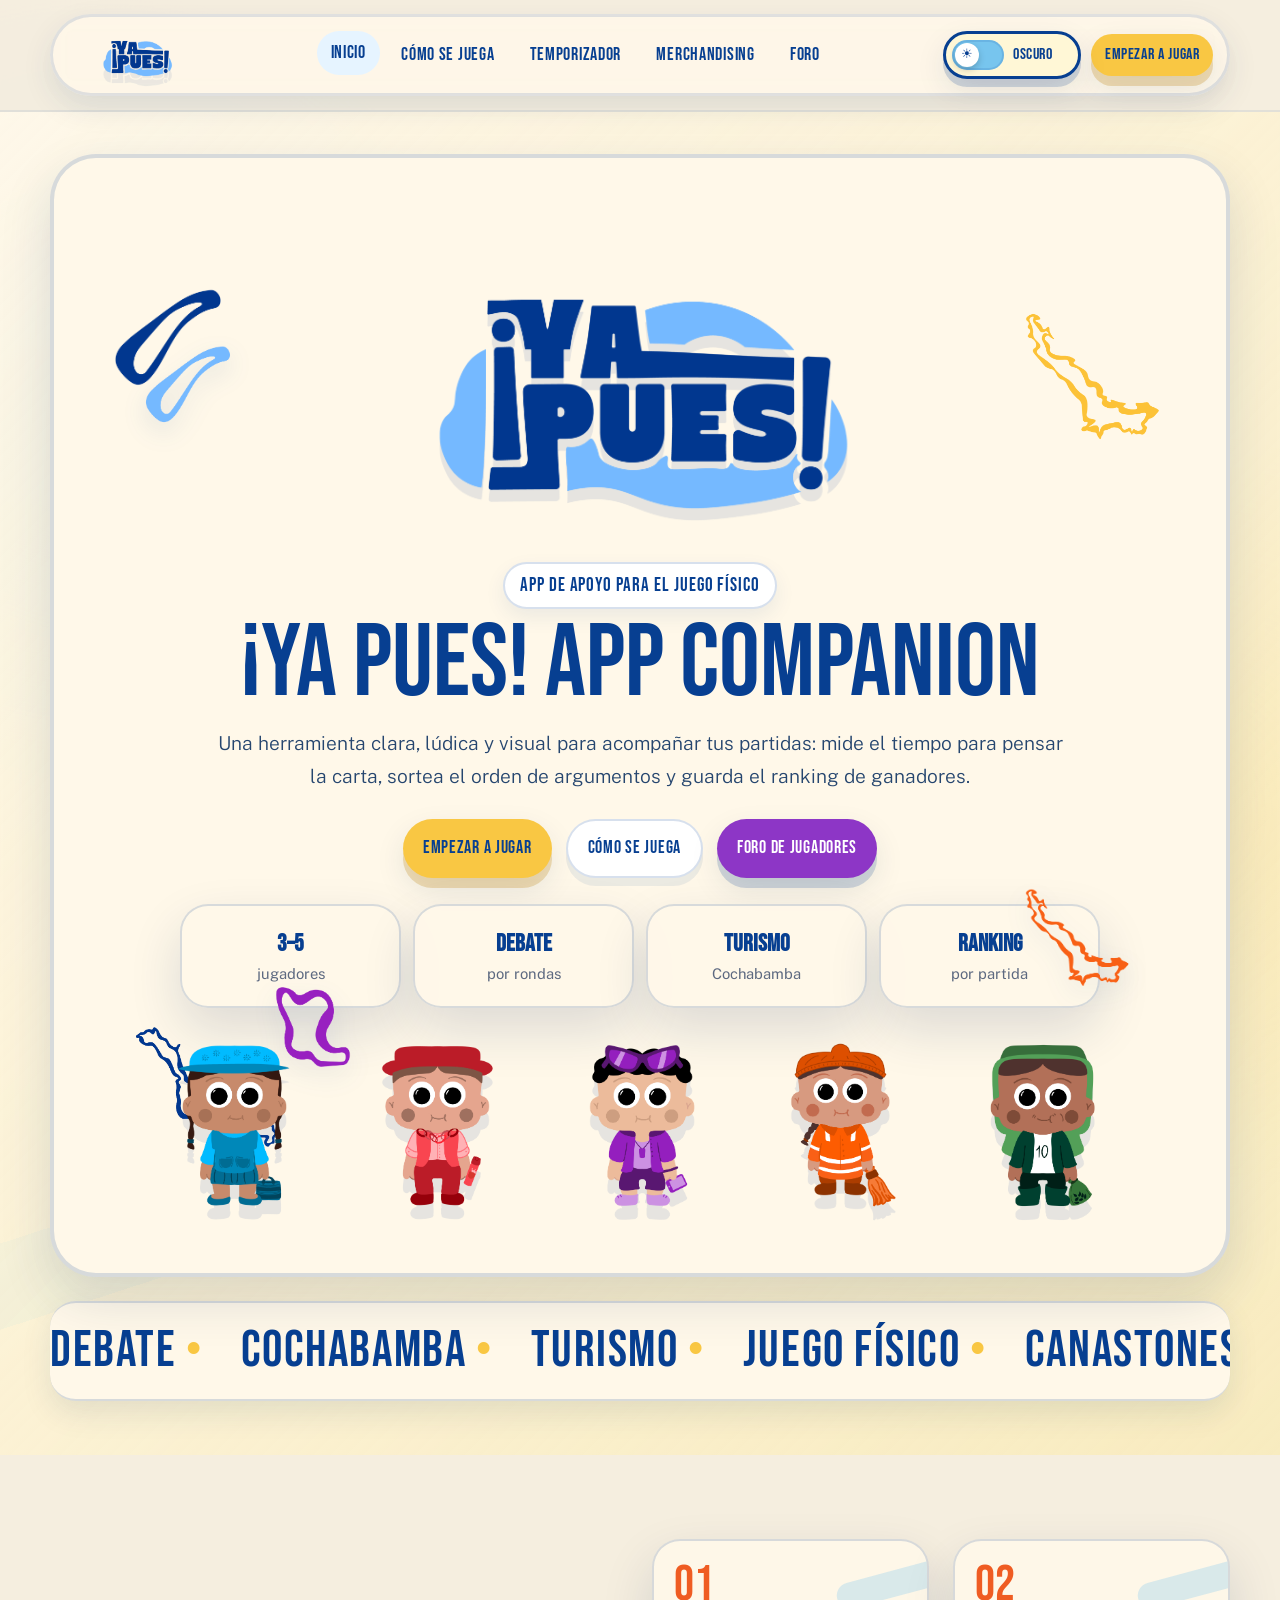
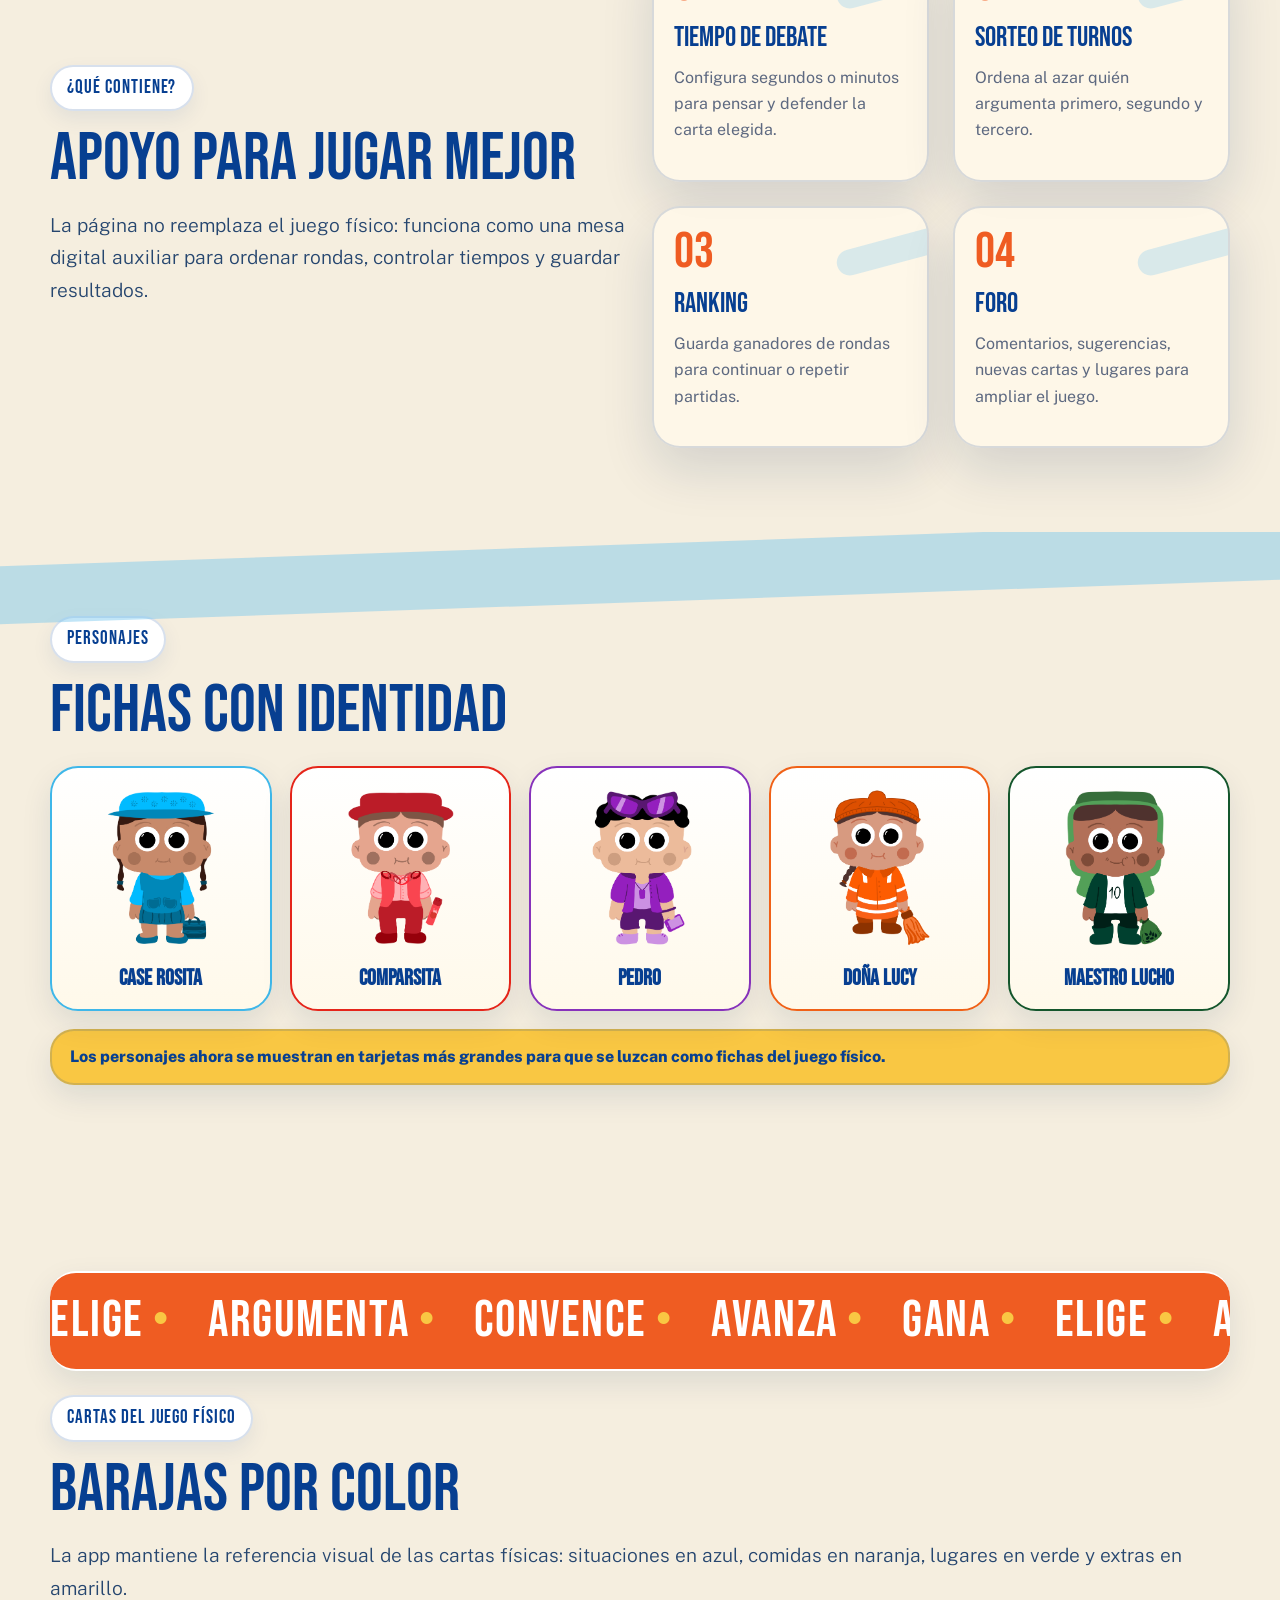
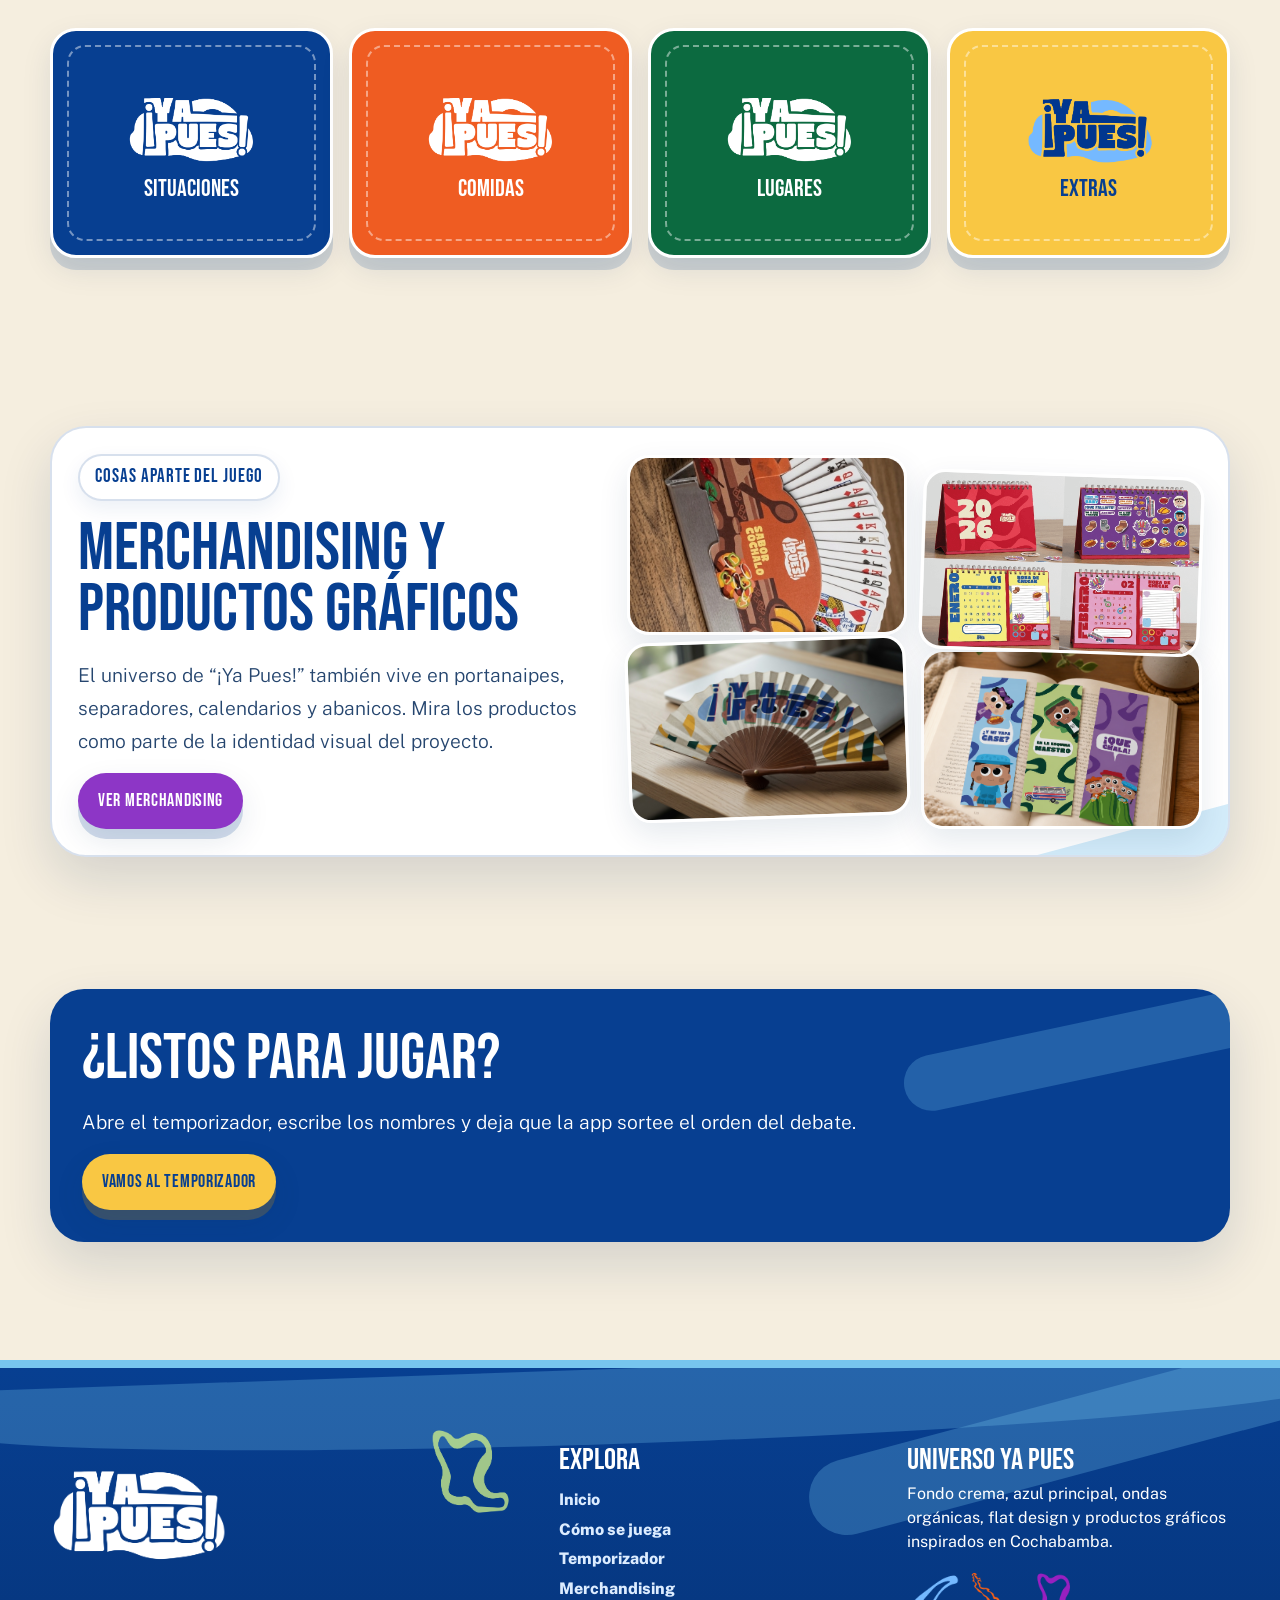
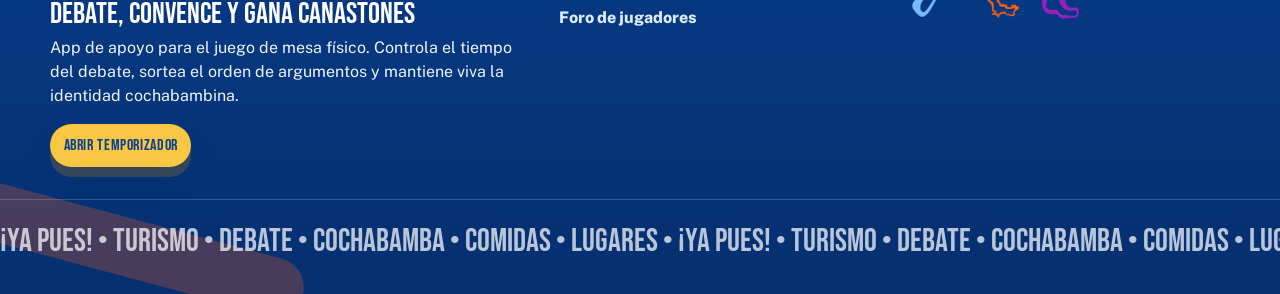
==== commit 5788840f: "Update identidad image and character names" ====
--- a/index.html
+++ b/index.html
@@ -1,6 +1,6 @@
 <!DOCTYPE html><html lang="es"><head><meta charset="UTF-8">
 <meta name="viewport" content="width=device-width, initial-scale=1.0">
-<link rel="icon" type="image/png" href="recursos/favicon.png">
+<link rel="icon" type="image/png" href="recursos/logo-blanco.png">
 <link href="https://cdn.jsdelivr.net/npm/bootstrap@5.3.3/dist/css/bootstrap.min.css" rel="stylesheet">
 <link href="assets/css/style.css" rel="stylesheet">
 <link href="assets/css/animations.css" rel="stylesheet">
@@ -71,11 +71,11 @@
   <div class="shell">
     <span class="kicker">Personajes</span><h2 class="section-title">Fichas con identidad</h2>
     <div class="person-strip mt-4">
-      <div class="person-chip"><img src="recursos/personajes (1).png" alt="Cholita"><strong>Cholita</strong></div>
-      <div class="person-chip"><img src="recursos/personajes (2).png" alt="Carnavalito"><strong>Carnavalito</strong></div>
-      <div class="person-chip"><img src="recursos/personajes (3).png" alt="Chico Madness"><strong>Chico Madness</strong></div>
-      <div class="person-chip"><img src="recursos/personajes (4).png" alt="Trabajadora"><strong>Trabajadora</strong></div>
-      <div class="person-chip"><img src="recursos/personajes (5).png" alt="Albañil"><strong>Albañil</strong></div>
+      <div class="person-chip"><img src="recursos/personajes (1).png" alt="Case Rosita"><strong>Case Rosita</strong></div>
+      <div class="person-chip"><img src="recursos/personajes (2).png" alt="Comparsita"><strong>Comparsita</strong></div>
+      <div class="person-chip"><img src="recursos/personajes (3).png" alt="Pedro"><strong>Pedro</strong></div>
+      <div class="person-chip"><img src="recursos/personajes (4).png" alt="Doña Lucy"><strong>Doña Lucy</strong></div>
+      <div class="person-chip"><img src="recursos/personajes (5).png" alt="Maestro Lucho"><strong>Maestro Lucho</strong></div>
     </div>
     <div class="character-note">Los personajes ahora se muestran en tarjetas más grandes para que se luzcan como fichas del juego físico.</div>
   </div>
